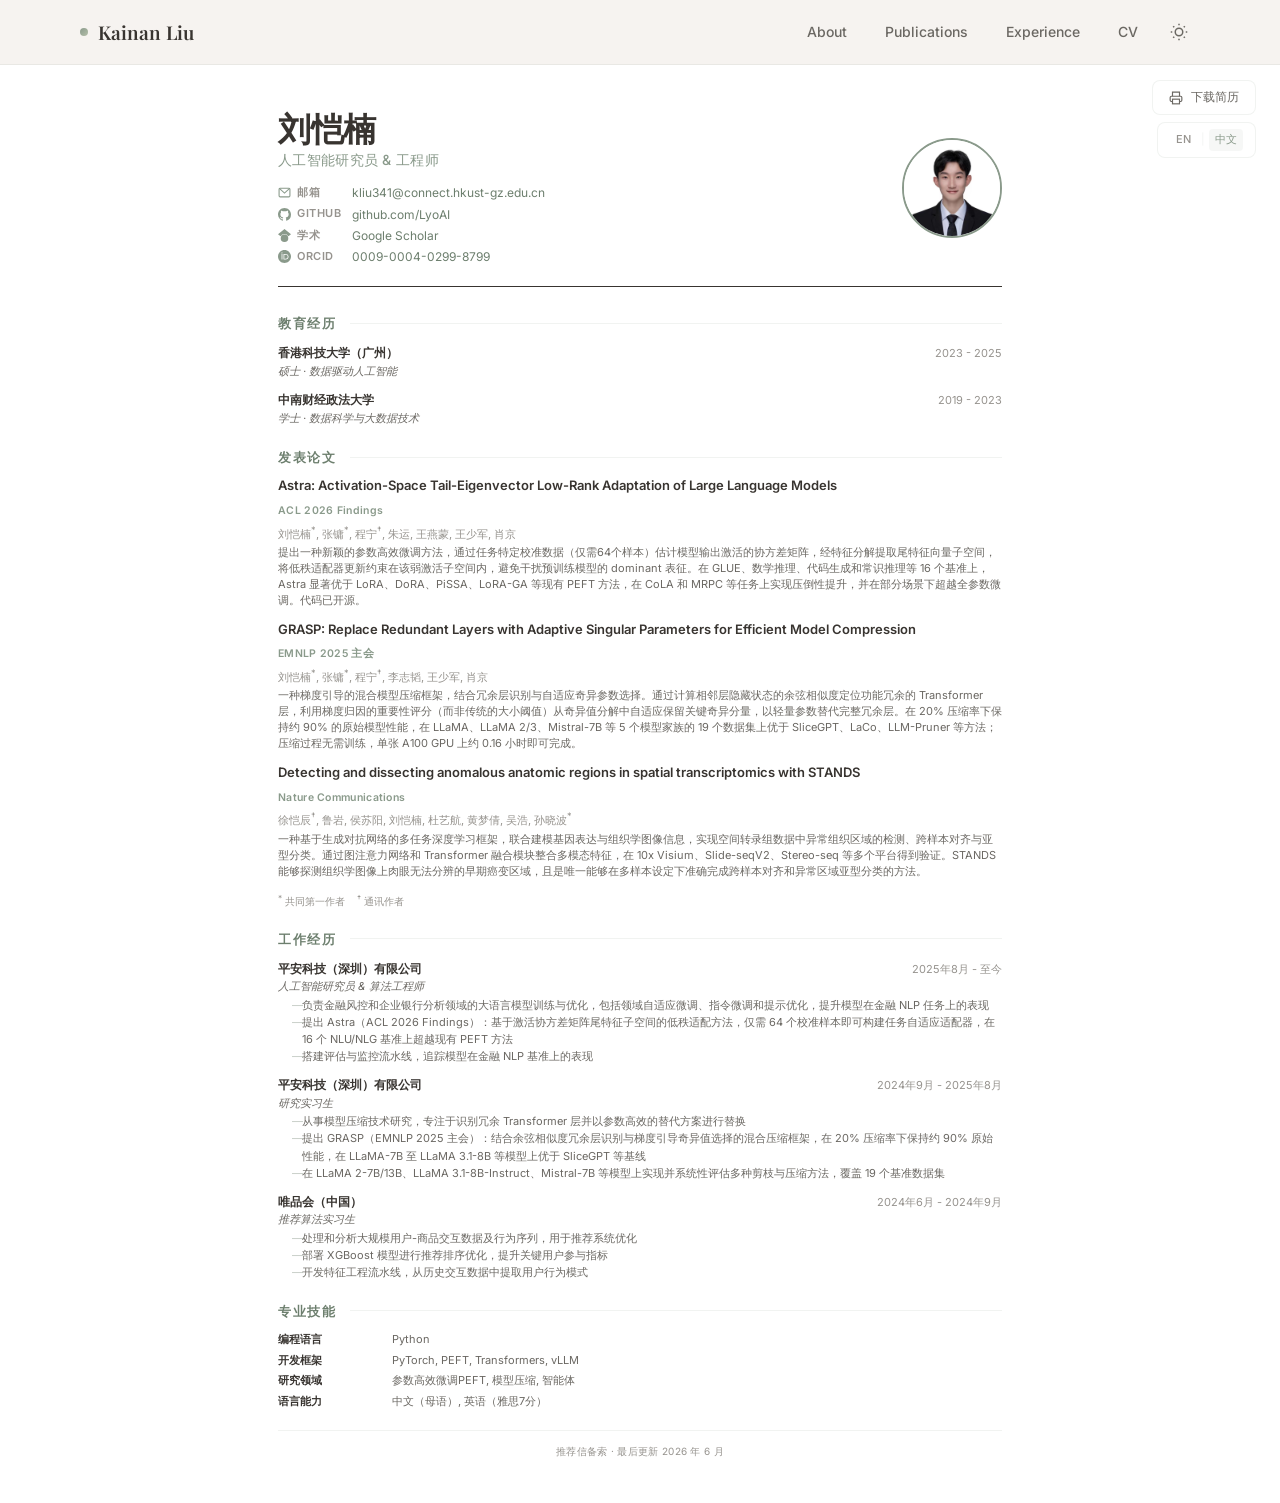
==== cv-zh.html @ 2c8fce6e "update CV 2026-06" ====
<!DOCTYPE html>
<html lang="zh-CN">
<head>
    <meta charset="UTF-8">
    <meta name="viewport" content="width=device-width, initial-scale=1.0">
    <title>简历 — 刘恺楠</title>
    <link rel="preconnect" href="https://fonts.googleapis.com">
    <link rel="preconnect" href="https://fonts.gstatic.com" crossorigin>
    <link href="https://fonts.googleapis.com/css2?family=Inter:wght@300;400;500;600&family=Playfair+Display:ital,wght@0,400;0,600;0,700;1,400&display=swap" rel="stylesheet">
    <link rel="stylesheet" href="style.css">
    <link rel="icon" type="image/svg+xml" href="data:image/svg+xml,%3Csvg xmlns='http://www.w3.org/2000/svg' viewBox='0 0 32 32'%3E%3Ccircle cx='16' cy='16' r='14' fill='%238a9a8b'/%3E%3Crect x='8' y='7' width='16' height='18' rx='2' fill='%23f5f1ed'/%3E%3Crect x='11' y='11' width='10' height='1.5' rx='.75' fill='%238a9a8b'/%3E%3Crect x='11' y='14.5' width='8' height='1.5' rx='.75' fill='%238a9a8b'/%3E%3Crect x='11' y='18' width='10' height='1.5' rx='.75' fill='%238a9a8b'/%3E%3Crect x='11' y='21.5' width='6' height='1.5' rx='.75' fill='%238a9a8b'/%3E%3C/svg%3E">
    <style>
        /* ══════════════════════════════════════════════
           CV — Refined Academic (Chinese)
           ══════════════════════════════════════════════ */

        :root {
            --cv-name: 33px;
            --cv-title: 14px;
            --cv-section-header: 12.5px;
            --cv-body: 12px;
            --cv-small: 11px;
            --cv-heading: #6d7f6e;
            --cv-margin: 0;
            --cv-rule: 1px solid var(--border);
        }

        [data-theme="dark"] {
            --cv-heading: #9aa89b;
        }

        body {
            background: var(--bg-secondary);
        }

        .cv-page {
            max-width: 820px;
            margin: 0 auto;
            padding: 44px 48px;
            background: var(--bg-secondary);
        }

        /* ── Header ── */
        .cv-header {
            display: flex;
            gap: 28px;
            margin-bottom: 26px;
            padding-bottom: 20px;
            border-bottom: 1px solid var(--text-primary);
        }

        .cv-header-main {
            flex: 1;
            min-width: 0;
        }

        .cv-header h1 {
            font-family: var(--font-serif);
            font-size: var(--cv-name);
            font-weight: 700;
            letter-spacing: -0.5px;
            line-height: 1.15;
            color: var(--text-primary);
            margin-bottom: 2px;
        }

        .cv-header .subtitle {
            font-size: var(--cv-title);
            color: var(--accent);
            font-weight: 500;
            letter-spacing: 0.3px;
            margin-bottom: 12px;
        }

        /* ── CV Link Colors (Morandi palette) ── */
        .cv-page a {
            color: var(--cv-heading);
            text-decoration: none;
            transition: color 0.15s;
        }
        .cv-page a:hover {
            color: var(--text-primary);
        }

        /* ── Contact Grid ── */
        .cv-contact {
            display: grid;
            grid-template-columns: auto 1fr;
            gap: 2px 10px;
            align-items: center;
        }

        .cv-contact-label {
            display: inline-flex;
            align-items: center;
            gap: 6px;
            font-size: var(--cv-small);
            font-weight: 600;
            color: var(--text-muted);
            text-transform: uppercase;
            letter-spacing: 0.6px;
        }

        .cv-contact-label svg {
            width: 13px;
            height: 13px;
            flex-shrink: 0;
            color: var(--accent);
        }

        .cv-contact-value {
            font-size: var(--cv-body);
            color: var(--cv-heading);
            text-decoration: none;
            transition: color 0.15s;
        }

        .cv-contact-value:hover {
            color: var(--text-primary);
        }

        /* ── Photo ── */
        .cv-photo {
            flex-shrink: 0;
            width: 100px;
            height: 100px;
            border-radius: 50%;
            overflow: hidden;
            border: 2px solid var(--accent);
            align-self: center;
        }

        .cv-photo img {
            width: 100%;
            height: 100%;
            object-fit: cover;
            display: block;
        }

        /* ── Sections ── */
        .cv-section {
            margin-bottom: 20px;
        }

        .cv-section-header {
            display: flex;
            align-items: center;
            gap: 14px;
            margin-bottom: 10px;
        }

        .cv-section-header h2 {
            font-family: var(--font-serif);
            font-size: var(--cv-section-header);
            font-weight: 600;
            text-transform: uppercase;
            letter-spacing: 1.5px;
            color: var(--cv-heading);
            white-space: nowrap;
        }

        .cv-section-header::after {
            content: '';
            flex: 1;
            height: 1px;
            background: var(--border);
        }

        /* ── Entries (Education, Experience) ── */
        .cv-entry {
            margin-bottom: 10px;
        }

        .cv-entry:last-child {
            margin-bottom: 0;
        }

        .cv-entry-top {
            display: flex;
            justify-content: space-between;
            align-items: baseline;
            gap: 12px;
        }

        .cv-entry-title {
            font-size: var(--cv-body);
            font-weight: 600;
            color: var(--text-primary);
        }

        .cv-entry-date {
            font-size: var(--cv-small);
            color: var(--text-muted);
            white-space: nowrap;
            flex-shrink: 0;
        }

        .cv-entry-sub {
            font-size: var(--cv-small);
            color: var(--text-secondary);
            font-style: italic;
        }

        .cv-entry-details {
            margin: 1px 0 0;
            padding-left: 14px;
            list-style: none;
        }

        .cv-entry-details li {
            font-size: var(--cv-small);
            color: var(--text-secondary);
            line-height: 1.55;
            position: relative;
            padding-left: 10px;
        }

        .cv-entry-details li::before {
            content: '—';
            position: absolute;
            left: 0;
            color: var(--accent);
            opacity: 0.5;
        }

        /* ── Publications ── */
        .cv-pub {
            margin-bottom: 12px;
        }

        .cv-pub-title {
            font-size: 13px;
            font-weight: 600;
            color: var(--text-primary);
            line-height: 1.35;
            margin-bottom: 2px;
        }

        .cv-pub-venue {
            display: inline-block;
            font-size: 10.5px;
            font-weight: 600;
            color: var(--accent);
            letter-spacing: 0.3px;
            margin-bottom: 3px;
        }

        .cv-pub-authors {
            font-size: var(--cv-small);
            color: var(--text-muted);
            margin-bottom: 2px;
        }

        .cv-pub-desc {
            font-size: var(--cv-small);
            color: var(--text-secondary);
            line-height: 1.45;
        }

        .cv-pub-note {
            font-size: 10px;
            color: var(--text-muted);
            margin-top: 6px;
        }

        /* ── Skills ── */
        .cv-skills {
            display: grid;
            grid-template-columns: 100px 1fr;
            gap: 3px 14px;
        }

        .cv-skills-label {
            font-size: var(--cv-small);
            font-weight: 600;
            color: var(--text-primary);
        }

        .cv-skills-content {
            font-size: var(--cv-small);
            color: var(--text-secondary);
            line-height: 1.55;
        }

        /* ── Footer ── */
        .cv-footer {
            margin-top: 20px;
            padding-top: 12px;
            border-top: 1px solid var(--border);
            text-align: center;
            font-size: 10px;
            color: var(--text-muted);
            letter-spacing: 0.3px;
        }

        /* ── Print Button ── */
        .print-btn {
            position: fixed;
            top: 80px;
            right: 24px;
            background: var(--bg-secondary);
            border: 1px solid var(--border);
            padding: 8px 16px;
            border-radius: 8px;
            font-size: 12px;
            cursor: pointer;
            display: flex;
            align-items: center;
            gap: 8px;
            color: var(--text-secondary);
            transition: all 0.2s;
            z-index: 100;
        }

        .print-btn:hover {
            background: var(--text-primary);
            color: var(--bg-primary);
        }

        .print-btn svg {
            width: 14px;
            height: 14px;
        }

        /* ── Language Switch ── */
        .lang-switch {
            position: fixed;
            top: 122px;
            right: 24px;
            background: var(--bg-secondary);
            border: 1px solid var(--border);
            padding: 6px 12px;
            border-radius: 8px;
            font-size: 11px;
            display: flex;
            align-items: center;
            gap: 4px;
            z-index: 100;
        }

        .lang-switch a {
            color: var(--text-muted);
            text-decoration: none;
            font-weight: 500;
            padding: 2px 6px;
            border-radius: 4px;
            transition: all 0.2s;
        }

        .lang-switch a:hover {
            color: var(--text-primary);
        }

        .lang-switch a.active-lang {
            color: var(--accent);
            background: var(--accent-glow);
        }

        .lang-switch .sep {
            color: var(--border);
        }

        /* ══════════════════════════════════════════════
           PRINT — A4 Single Page
           ══════════════════════════════════════════════ */
        @media print {
            @page {
                size: A4;
                margin: 0;
            }

            body { background: white; color: #000; -webkit-print-color-adjust: exact; print-color-adjust: exact; }

            .site-header,
            .scroll-progress,
            .print-btn,
            .lang-switch {
                display: none !important;
            }

            .cv-page {
                padding: 12mm 16mm;
                max-width: none;
                background: white;
            }

            .cv-page a { color: #6d7f6e; }
            .cv-page a:hover { color: #000; }

            .cv-header {
                margin-bottom: 12px;
                padding-bottom: 10px;
                border-bottom-color: #555;
            }

            .cv-header h1 { font-size: 22px; color: #000; }
            .cv-header .subtitle { font-size: 11.5px; margin-bottom: 8px; color: #222; }

            .cv-photo {
                width: 80px;
                height: 80px;
                border-color: #555;
            }

            .cv-contact { gap: 2px 8px; }
            .cv-contact-label { font-size: 8.5px; color: #444; }
            .cv-contact-label svg { width: 10px; height: 10px; }
            .cv-contact-value { font-size: 9.5px; color: #333; }

            .cv-section { margin-bottom: 10px; }
            .cv-section-header { margin-bottom: 6px; }
            .cv-section-header h2 { font-size: 10.5px; color: #555; }
            .cv-section-header::after { background: #ccc; }

            .cv-entry { margin-bottom: 5px; }
            .cv-entry-title { font-size: 10px; color: #000; }
            .cv-entry-date { font-size: 8.5px; color: #444; }
            .cv-entry-sub { font-size: 9px; color: #222; }
            .cv-entry-details { margin: 1px 0 0; }
            .cv-entry-details li { font-size: 9px; line-height: 1.35; color: #000; }

            .cv-pub { margin-bottom: 5px; }
            .cv-pub-title { font-size: 10.5px; color: #6d7f6e; }
            .cv-pub-venue { font-size: 8.5px; color: #6d7f6e; }
            .cv-pub-authors { font-size: 9px; color: #222; }
            .cv-pub-desc { font-size: 9px; line-height: 1.32; color: #000; }
            .cv-pub-note { font-size: 8.5px; margin-top: 2px; color: #444; }

            .cv-skills { grid-template-columns: 80px 1fr; gap: 1px 10px; }
            .cv-skills-label { font-size: 9px; color: #000; }
            .cv-skills-content { font-size: 9px; color: #222; }

            .cv-footer { margin-top: 6px; padding-top: 4px; font-size: 8.5px; color: #555; border-top-color: #ccc; }
        }

        /* ── Mobile ── */
        @media (max-width: 700px) {
            .cv-page { padding: 24px 16px; }
            .cv-header { flex-direction: column-reverse; gap: 16px; }
            .cv-photo { width: 80px; height: 80px; align-self: flex-end; }
            .cv-header h1 { font-size: 28px; }
            .cv-skills { grid-template-columns: 1fr; gap: 2px 0; }
            .print-btn { top: 72px; right: 12px; padding: 6px 12px; font-size: 11px; }
            .lang-switch { top: 116px; right: 12px; }
        }
    </style>
</head>
<body>

    <!-- Scroll Progress Bar -->
    <div class="scroll-progress" id="scrollProgress"></div>

    <!-- Top Navigation -->
    <header class="site-header">
        <div class="nav-inner">
            <a href="index.html" class="nav-logo">
                <span class="nav-logo-dot"></span>
                <span class="nav-logo-text">Kainan Liu</span>
            </a>
            <nav>
                <ul class="nav-links">
                    <li><a href="index.html">About</a></li>
                    <li><a href="publications.html">Publications</a></li>
                    <li><a href="experience.html">Experience</a></li>
                    <li><a href="cv.html">CV</a></li>
                    <li>
                        <button class="theme-toggle" id="themeToggle" aria-label="Toggle theme">
                            <svg class="icon-sun" viewBox="0 0 24 24" fill="none" stroke="currentColor" stroke-width="2">
                                <circle cx="12" cy="12" r="5"></circle>
                                <line x1="12" y1="1" x2="12" y2="3"></line>
                                <line x1="12" y1="21" x2="12" y2="23"></line>
                                <line x1="4.22" y1="4.22" x2="5.64" y2="5.64"></line>
                                <line x1="18.36" y1="18.36" x2="19.78" y2="19.78"></line>
                                <line x1="1" y1="12" x2="3" y2="12"></line>
                                <line x1="21" y1="12" x2="23" y2="12"></line>
                                <line x1="4.22" y1="19.78" x2="5.64" y2="18.36"></line>
                                <line x1="18.36" y1="5.64" x2="19.78" y2="4.22"></line>
                            </svg>
                            <svg class="icon-moon" viewBox="0 0 24 24" fill="none" stroke="currentColor" stroke-width="2" style="display: none;">
                                <path d="M21 12.79A9 9 0 1 1 11.21 3 7 7 0 0 0 21 12.79z"></path>
                            </svg>
                        </button>
                    </li>
                </ul>
            </nav>
        </div>
    </header>

    <!-- Print Button -->
    <button class="print-btn" onclick="window.print()">
        <svg viewBox="0 0 24 24" fill="none" stroke="currentColor" stroke-width="2">
            <polyline points="6 9 6 2 18 2 18 9"></polyline>
            <path d="M6 18H4a2 2 0 0 1-2-2v-5a2 2 0 0 1 2-2h16a2 2 0 0 1 2 2v5a2 2 0 0 1-2 2h-2"></path>
            <rect x="6" y="14" width="12" height="8"></rect>
        </svg>
        下载简历
    </button>

    <!-- Language Switch -->
    <div class="lang-switch">
        <a href="cv.html">EN</a>
        <span class="sep">|</span>
        <a href="cv-zh.html" class="active-lang">中文</a>
    </div>

    <div class="cv-page">

        <!-- ═══ Header ═══ -->
        <header class="cv-header">
            <div class="cv-header-main">
                <h1>刘恺楠</h1>
                <p class="subtitle">人工智能研究员 &amp; 工程师</p>
                <div class="cv-contact">
                    <span class="cv-contact-label"><svg viewBox="0 0 24 24" fill="none" stroke="currentColor" stroke-width="2"><rect x="2" y="4" width="20" height="16" rx="2"/><path d="M22 4L12 13 2 4"/></svg>邮箱</span>
                    <a href="mailto:kliu341@connect.hkust-gz.edu.cn" class="cv-contact-value">kliu341@connect.hkust-gz.edu.cn</a>
                    <span class="cv-contact-label"><svg viewBox="0 0 24 24" fill="currentColor"><path d="M12 0C5.37 0 0 5.37 0 12c0 5.31 3.435 9.795 8.205 11.385.6.105.825-.255.825-.57 0-.285-.015-1.23-.015-2.235-3.015.555-3.795-.735-4.035-1.41-.135-.345-.72-1.41-1.23-1.695-.42-.225-1.02-.78-.015-.795.945-.015 1.62.87 1.845 1.23 1.08 1.815 2.805 1.305 3.495.99.105-.78.42-1.305.765-1.605-2.67-.3-5.46-1.335-5.46-5.925 0-1.305.465-2.385 1.23-3.225-.12-.3-.54-1.53.12-3.18 0 0 1.005-.315 3.3 1.23.96-.27 1.98-.405 3-.405s2.04.135 3 .405c2.295-1.56 3.3-1.23 3.3-1.23.66 1.65.24 2.88.12 3.18.765.84 1.23 1.905 1.23 3.225 0 4.605-2.805 5.625-5.475 5.925.435.375.81 1.095.81 2.22 0 1.605-.015 2.895-.015 3.3 0 .315.225.69.825.57A12.02 12.02 0 0024 12c0-6.63-5.37-12-12-12z"/></svg>GitHub</span>
                    <a href="https://github.com/LyoAI" class="cv-contact-value">github.com/LyoAI</a>
                    <span class="cv-contact-label"><svg viewBox="0 0 24 24" fill="currentColor"><path d="M12 24a7 7 0 1 1 0-14 7 7 0 0 1 0 14Zm0-24L0 9.5l4.838 3.94A8 8 0 0 1 12 9a8 8 0 0 1 7.162 4.44L24 9.5 12 0Z"/></svg>学术</span>
                    <a href="https://scholar.google.com/citations?hl=en&user=ypJ38D4AAAAJ" class="cv-contact-value">Google Scholar</a>
                    <span class="cv-contact-label"><svg viewBox="0 0 24 24" fill="currentColor"><path d="M12 0C5.372 0 0 5.372 0 12s5.372 12 12 12 12-5.372 12-12S18.628 0 12 0zM7.369 4.378c.525 0 .947.431.947.947s-.422.947-.947.947a.95.95 0 0 1-.947-.947c0-.525.422-.947.947-.947zm-.722 3.038h1.444v10.041H6.647V7.416zm3.562 0h3.9c3.712 0 5.344 2.653 5.344 5.025 0 2.578-2.016 5.025-5.325 5.025h-3.919V7.416zm1.444 1.303v7.444h2.297c3.272 0 4.022-2.484 4.022-3.722 0-2.016-1.284-3.722-3.903-3.722h-2.416z"/></svg>ORCID</span>
                    <a href="https://orcid.org/0009-0004-0299-8799" class="cv-contact-value">0009-0004-0299-8799</a>
                </div>
            </div>
            <div class="cv-photo">
                <img src="assets/me.JPG" alt="刘恺楠">
            </div>
        </header>

        <!-- ═══ 教育经历 ═══ -->
        <section class="cv-section">
            <div class="cv-section-header">
                <h2>教育经历</h2>
            </div>

            <div class="cv-entry">
                <div class="cv-entry-top">
                    <span class="cv-entry-title">香港科技大学（广州）</span>
                    <span class="cv-entry-date">2023 - 2025</span>
                </div>
                <div class="cv-entry-sub">硕士 · 数据驱动人工智能</div>
            </div>

            <div class="cv-entry">
                <div class="cv-entry-top">
                    <span class="cv-entry-title">中南财经政法大学</span>
                    <span class="cv-entry-date">2019 - 2023</span>
                </div>
                <div class="cv-entry-sub">学士 · 数据科学与大数据技术</div>
            </div>
        </section>

        <!-- ═══ 发表论文 ═══ -->
        <section class="cv-section">
            <div class="cv-section-header">
                <h2>发表论文</h2>
            </div>

            <div class="cv-pub">
                <div class="cv-pub-title">Astra: Activation-Space Tail-Eigenvector Low-Rank Adaptation of Large Language Models</div>
                <div class="cv-pub-venue">ACL 2026 Findings</div>
                <div class="cv-pub-authors">刘恺楠<sup>*</sup>, 张镛<sup>*</sup>, 程宁<sup>†</sup>, 朱运, 王燕蒙, 王少军, 肖京</div>
                <div class="cv-pub-desc">提出一种新颖的参数高效微调方法，通过任务特定校准数据（仅需64个样本）估计模型输出激活的协方差矩阵，经特征分解提取尾特征向量子空间，将低秩适配器更新约束在该弱激活子空间内，避免干扰预训练模型的 dominant 表征。在 GLUE、数学推理、代码生成和常识推理等 16 个基准上，Astra 显著优于 LoRA、DoRA、PiSSA、LoRA-GA 等现有 PEFT 方法，在 CoLA 和 MRPC 等任务上实现压倒性提升，并在部分场景下超越全参数微调。代码已开源。</div>
            </div>

            <div class="cv-pub">
                <div class="cv-pub-title">GRASP: Replace Redundant Layers with Adaptive Singular Parameters for Efficient Model Compression</div>
                <div class="cv-pub-venue">EMNLP 2025 主会</div>
                <div class="cv-pub-authors">刘恺楠<sup>*</sup>, 张镛<sup>*</sup>, 程宁<sup>†</sup>, 李志韬, 王少军, 肖京</div>
                <div class="cv-pub-desc">一种梯度引导的混合模型压缩框架，结合冗余层识别与自适应奇异参数选择。通过计算相邻层隐藏状态的余弦相似度定位功能冗余的 Transformer 层，利用梯度归因的重要性评分（而非传统的大小阈值）从奇异值分解中自适应保留关键奇异分量，以轻量参数替代完整冗余层。在 20% 压缩率下保持约 90% 的原始模型性能，在 LLaMA、LLaMA 2/3、Mistral-7B 等 5 个模型家族的 19 个数据集上优于 SliceGPT、LaCo、LLM-Pruner 等方法；压缩过程无需训练，单张 A100 GPU 上约 0.16 小时即可完成。</div>
            </div>

            <div class="cv-pub">
                <div class="cv-pub-title">Detecting and dissecting anomalous anatomic regions in spatial transcriptomics with STANDS</div>
                <div class="cv-pub-venue">Nature Communications</div>
                <div class="cv-pub-authors">徐恺辰<sup>†</sup>, 鲁岩, 侯苏阳, 刘恺楠, 杜艺航, 黄梦倩, 吴浩, 孙晓波<sup>*</sup></div>
                <div class="cv-pub-desc">一种基于生成对抗网络的多任务深度学习框架，联合建模基因表达与组织学图像信息，实现空间转录组数据中异常组织区域的检测、跨样本对齐与亚型分类。通过图注意力网络和 Transformer 融合模块整合多模态特征，在 10x Visium、Slide-seqV2、Stereo-seq 等多个平台得到验证。STANDS 能够探测组织学图像上肉眼无法分辨的早期癌变区域，且是唯一能够在多样本设定下准确完成跨样本对齐和异常区域亚型分类的方法。</div>
            </div>
            <p class="cv-pub-note"><sup>*</sup> 共同第一作者 &nbsp;&nbsp; <sup>†</sup> 通讯作者</p>
        </section>

        <!-- ═══ 工作经历 ═══ -->
        <section class="cv-section">
            <div class="cv-section-header">
                <h2>工作经历</h2>
            </div>

            <div class="cv-entry">
                <div class="cv-entry-top">
                    <span class="cv-entry-title">平安科技（深圳）有限公司</span>
                    <span class="cv-entry-date">2025年8月 - 至今</span>
                </div>
                <div class="cv-entry-sub">人工智能研究员 &amp; 算法工程师</div>
                <ul class="cv-entry-details">
                    <li>负责金融风控和企业银行分析领域的大语言模型训练与优化，包括领域自适应微调、指令微调和提示优化，提升模型在金融 NLP 任务上的表现</li>
                    <li>提出 Astra（ACL 2026 Findings）：基于激活协方差矩阵尾特征子空间的低秩适配方法，仅需 64 个校准样本即可构建任务自适应适配器，在 16 个 NLU/NLG 基准上超越现有 PEFT 方法</li>
                    <li>搭建评估与监控流水线，追踪模型在金融 NLP 基准上的表现</li>
                </ul>
            </div>

            <div class="cv-entry">
                <div class="cv-entry-top">
                    <span class="cv-entry-title">平安科技（深圳）有限公司</span>
                    <span class="cv-entry-date">2024年9月 - 2025年8月</span>
                </div>
                <div class="cv-entry-sub">研究实习生</div>
                <ul class="cv-entry-details">
                    <li>从事模型压缩技术研究，专注于识别冗余 Transformer 层并以参数高效的替代方案进行替换</li>
                    <li>提出 GRASP（EMNLP 2025 主会）：结合余弦相似度冗余层识别与梯度引导奇异值选择的混合压缩框架，在 20% 压缩率下保持约 90% 原始性能，在 LLaMA-7B 至 LLaMA 3.1-8B 等模型上优于 SliceGPT 等基线</li>
                    <li>在 LLaMA 2-7B/13B、LLaMA 3.1-8B-Instruct、Mistral-7B 等模型上实现并系统性评估多种剪枝与压缩方法，覆盖 19 个基准数据集</li>
                </ul>
            </div>

            <div class="cv-entry">
                <div class="cv-entry-top">
                    <span class="cv-entry-title">唯品会（中国）</span>
                    <span class="cv-entry-date">2024年6月 - 2024年9月</span>
                </div>
                <div class="cv-entry-sub">推荐算法实习生</div>
                <ul class="cv-entry-details">
                    <li>处理和分析大规模用户-商品交互数据及行为序列，用于推荐系统优化</li>
                    <li>部署 XGBoost 模型进行推荐排序优化，提升关键用户参与指标</li>
                    <li>开发特征工程流水线，从历史交互数据中提取用户行为模式</li>
                </ul>
            </div>
        </section>

        <!-- ═══ 专业技能 ═══ -->
        <section class="cv-section">
            <div class="cv-section-header">
                <h2>专业技能</h2>
            </div>
            <div class="cv-skills">
                <span class="cv-skills-label">编程语言</span>
                <span class="cv-skills-content">Python</span>

                <span class="cv-skills-label">开发框架</span>
                <span class="cv-skills-content">PyTorch, PEFT, Transformers, vLLM</span>

                <span class="cv-skills-label">研究领域</span>
                <span class="cv-skills-content">参数高效微调PEFT, 模型压缩, 智能体</span>

                <span class="cv-skills-label">语言能力</span>
                <span class="cv-skills-content">中文（母语）, 英语（雅思7分）</span>
            </div>
        </section>

        <!-- ═══ Footer ═══ -->
        <footer class="cv-footer">
            推荐信备索 · 最后更新 2026 年 6 月
        </footer>
    </div>

    <script>
        // ── Scroll Progress Bar ──
        const progressBar = document.getElementById('scrollProgress');
        window.addEventListener('scroll', () => {
            const scrollTop = window.scrollY;
            const docHeight = document.documentElement.scrollHeight - window.innerHeight;
            const progress = docHeight > 0 ? (scrollTop / docHeight) * 100 : 0;
            progressBar.style.width = progress + '%';
        });

        // ── Theme Toggle ──
        const themeToggle = document.getElementById('themeToggle');
        const iconSun = themeToggle.querySelector('.icon-sun');
        const iconMoon = themeToggle.querySelector('.icon-moon');

        const savedTheme = localStorage.getItem('theme');
        const systemPrefersDark = window.matchMedia('(prefers-color-scheme: dark)').matches;
        const initialTheme = savedTheme || (systemPrefersDark ? 'dark' : 'light');

        document.documentElement.setAttribute('data-theme', initialTheme);
        updateToggleIcon(initialTheme);

        themeToggle.addEventListener('click', () => {
            const currentTheme = document.documentElement.getAttribute('data-theme');
            const newTheme = currentTheme === 'light' ? 'dark' : 'light';
            document.documentElement.setAttribute('data-theme', newTheme);
            localStorage.setItem('theme', newTheme);
            updateToggleIcon(newTheme);
        });

        function updateToggleIcon(theme) {
            iconSun.style.display = theme === 'dark' ? 'none' : 'block';
            iconMoon.style.display = theme === 'dark' ? 'block' : 'none';
        }

        window.matchMedia('(prefers-color-scheme: dark)').addEventListener('change', (e) => {
            if (!localStorage.getItem('theme')) {
                const newTheme = e.matches ? 'dark' : 'light';
                document.documentElement.setAttribute('data-theme', newTheme);
                updateToggleIcon(newTheme);
            }
        });
    </script>

</body>
</html>
---- style.css ----
/* ── Shared Styles for Kainan Liu Homepage ── */

:root {
    /* Morandi Neutrals - Light Mode */
    --bg-primary: #f5f1ed; /* Warm off-white background */
    --bg-secondary: #ffffff; /* Clean white for cards */
    --text-primary: #383430; /* Warm dark gray for primary text */
    --text-secondary: #6b6863; /* Medium gray for secondary text */
    --text-muted: #96938e; /* Soft gray for muted text */

    /* Morandi Accents (soft, desaturated) */
    --accent: #8a9a8b; /* Muted sage green - primary accent */
    --accent-light: #b4bfa9; /* Lighter sage for gradients */
    --accent-warm: #d4b899; /* Soft terracotta for warm accents */
    --accent-glow: rgba(138, 154, 139, 0.08); /* Subtle shadow tint */

    /* UI Elements */
    --border: rgba(138, 154, 139, 0.12); /* Soft border */
    --shadow-sm: 0 1px 4px rgba(138, 154, 139, 0.04);
    --shadow: 0 4px 20px rgba(138, 154, 139, 0.06);
    --shadow-lg: 0 20px 60px rgba(138, 154, 139, 0.08);

    /* Unchanged variables */
    --radius: 16px;
    --radius-sm: 10px;
    --radius-xs: 8px;
    --font-serif: 'Playfair Display', Georgia, serif;
    --font-sans: 'Inter', -apple-system, sans-serif;
    --nav-height: 64px;
}

/* Dark Mode - Morandi Palette */
[data-theme="dark"] {
    --bg-primary: #1a1a1a;
    --bg-secondary: #242424;
    --text-primary: #e0e0e0;
    --text-secondary: #b0b0b0;
    --text-muted: #808080;
    --accent: #9aa89b; /* Slightly brighter sage for dark mode */
    --accent-light: #c5cfbc;
    --accent-warm: #d9c2a8;
    --accent-glow: rgba(154, 168, 155, 0.12);
    --border: rgba(154, 168, 155, 0.15);
    --shadow-sm: 0 1px 4px rgba(0, 0, 0, 0.2);
    --shadow: 0 4px 20px rgba(0, 0, 0, 0.25);
    --shadow-lg: 0 20px 60px rgba(0, 0, 0, 0.3);
}

* { margin: 0; padding: 0; box-sizing: border-box; }
html { scroll-behavior: smooth; }

body {
    font-family: var(--font-sans);
    background: var(--bg-primary);
    color: var(--text-primary);
    line-height: 1.6;
    font-size: 15px;
    min-height: 100vh;
}

/* ── Animated Background ── */
.bg-mesh {
    position: fixed; top: 0; left: 0;
    width: 100vw; height: 100vh;
    z-index: -1; pointer-events: none; overflow: hidden;
}
.bg-mesh .orb {
    position: absolute; border-radius: 50%;
    filter: blur(80px); opacity: 0.2;
    animation: orbFloat 20s ease-in-out infinite;
}
.bg-mesh .orb:nth-child(1) {
    width: 500px; height: 500px; background: var(--accent);
    top: -10%; left: -5%; animation-delay: 0s;
}
.bg-mesh .orb:nth-child(2) {
    width: 400px; height: 400px; background: var(--accent-light);
    bottom: -10%; right: -5%; animation-delay: -7s;
}
.bg-mesh .orb:nth-child(3) {
    width: 300px; height: 300px; background: var(--accent-warm);
    opacity: 0.1;
    top: 50%; left: 50%; opacity: 0.12; animation-delay: -14s;
}
@keyframes orbFloat {
    0%, 100% { transform: translate(0, 0) scale(1); }
    25% { transform: translate(60px, -40px) scale(1.05); }
    50% { transform: translate(-30px, 60px) scale(0.95); }
    75% { transform: translate(40px, 30px) scale(1.02); }
}

/* ── Scroll Progress ── */
.scroll-progress {
    position: fixed; top: 0; left: 0;
    width: 0%; height: 3px;
    background: linear-gradient(90deg, var(--accent), var(--accent-light), var(--accent-warm));
    z-index: 1000; transition: width 0.1s linear;
}

/* ── Top Navigation ── */
.site-header {
    position: sticky; top: 0; z-index: 500;
    background: color-mix(in srgb, var(--bg-primary) 82%, transparent);
    backdrop-filter: blur(16px);
    -webkit-backdrop-filter: blur(16px);
    border-bottom: 1px solid var(--border);
}
.nav-inner {
    max-width: 1200px; margin: 0 auto;
    padding: 0 40px;
    display: flex; align-items: center;
    justify-content: space-between;
    height: var(--nav-height);
}
.nav-logo {
    font-family: var(--font-serif);
    font-size: 19px; font-weight: 600;
    color: var(--text-primary);
    text-decoration: none;
    display: flex; align-items: center; gap: 10px;
}
.nav-logo-dot {
    display: inline-block;
    width: 8px; height: 8px;
    border-radius: 50%;
    background: linear-gradient(135deg, var(--accent), var(--accent-light));
}
.nav-links { display: flex; gap: 2px; list-style: none; align-items: center; }
.nav-links a {
    padding: 8px 18px; font-size: 14px; font-weight: 500;
    color: var(--text-secondary); text-decoration: none;
    border-radius: var(--radius-xs);
    transition: all 0.25s ease;
    position: relative;
}
.nav-links a:hover {
    background: var(--accent-glow); color: var(--accent);
}
.nav-links a::after {
    content: '';
    position: absolute;
    bottom: 4px;
    left: 50%;
    transform: translateX(-50%);
    width: 0;
    height: 2px;
    background: var(--accent);
    transition: width 0.2s ease;
}
.nav-links a:hover::after {
    width: 60%;
}
.nav-links a.active {
    background: linear-gradient(135deg, var(--accent), var(--accent-light));
    color: white; box-shadow: 0 4px 15px rgba(138, 154, 139, 0.30);
}
.nav-links a.active::after {
    background: white;
    width: 60%;
}

/* Theme Toggle Button */
.theme-toggle {
    background: transparent;
    border: none;
    padding: 8px 12px;
    border-radius: var(--radius-xs);
    color: var(--text-secondary);
    cursor: pointer;
    transition: all 0.25s ease;
    display: flex;
    align-items: center;
    justify-content: center;
}
.theme-toggle:hover {
    background: var(--accent-glow);
    color: var(--accent);
}
.theme-toggle svg {
    width: 18px;
    height: 18px;
}

/* ── Page Wrapper ── */
.page {
    max-width: 1200px; margin: 0 auto;
    padding: 40px;
    min-height: calc(100vh - var(--nav-height));
}

/* ── Homepage Two-Column ── */
.page-home {
    display: grid;
    grid-template-columns: 280px 1fr;
    gap: 50px;
    padding-top: 48px;
}

/* ── Sidebar ── */
.sidebar { position: sticky; top: calc(var(--nav-height) + 24px); height: fit-content; }

.profile-card {
    background: var(--bg-secondary);
    border-radius: var(--radius);
    padding: 32px 24px 28px;
    text-align: center;
    box-shadow: var(--shadow);
    border: 1px solid var(--border);
    position: relative; overflow: hidden;
}
.profile-card::before {
    content: ''; position: absolute; top: 0; left: 0; right: 0;
    height: 4px;
    background: linear-gradient(90deg, var(--accent), var(--accent-light), var(--accent-warm));
}
.avatar-frame {
    width: 100px; height: 100px; margin: 0 auto 16px;
    border-radius: 50%; padding: 4px;
    background: linear-gradient(135deg, var(--accent), var(--accent-light));
    animation: avatarPulse 4s ease-in-out infinite;
}
@keyframes avatarPulse {
    0%, 100% { box-shadow: 0 0 0 0 var(--accent-glow); }
    50% { box-shadow: 0 0 0 14px transparent; }
}
.avatar {
    width: 100%; height: 100%; border-radius: 50%;
    overflow: hidden; background: var(--accent);
}
.avatar img { width: 100%; height: 100%; object-fit: cover; display: block; }
.profile-name { font-family: var(--font-serif); font-size: 22px; font-weight: 600; margin-bottom: 2px; }
.profile-title { font-size: 13px; color: var(--text-secondary); margin-bottom: 4px; }
.profile-affiliation { font-size: 12px; color: var(--text-muted); }

/* Sidebar Links */
.profile-links {
    background: var(--bg-secondary);
    border-radius: var(--radius);
    padding: 12px;
    box-shadow: var(--shadow);
    border: 1px solid var(--border);
    margin-top: 16px;
}
.profile-link {
    display: flex; align-items: center; gap: 10px;
    padding: 8px 12px; color: var(--text-secondary);
    text-decoration: none; font-size: 13px;
    border-radius: var(--radius-xs);
    transition: all 0.2s ease;
}
.profile-link:hover { background: var(--accent-glow); color: var(--accent); }
.profile-link span.text-muted { color: var(--text-muted); }
.profile-link svg {
    flex-shrink: 0; width: 18px; height: 18px;
}
.profile-link .link-label { flex: 1; }

/* ── Sections ── */
.section { margin-bottom: 56px; }
.section:last-child { margin-bottom: 0; }

.section-header {
    display: flex; align-items: center; gap: 10px;
    margin-bottom: 24px;
}
.section-header h2 {
    font-family: var(--font-serif);
    font-size: 26px; font-weight: 600;
}
.section-header-line {
    flex: 1; height: 1px;
    background: linear-gradient(90deg, var(--border), transparent);
}

/* ── News Items ── */
.news-list { list-style: none; }
.news-item {
    display: flex; gap: 12px;
    padding: 14px 12px;
    margin: 0 -12px;
    border-radius: var(--radius-xs);
    border-bottom: 1px solid var(--border);
    transition: all 0.2s ease;
    align-items: flex-start;
}
.news-item:hover {
    background: var(--accent-glow);
    transform: translateX(4px);
}
.news-item:last-child { border-bottom: none; }
.news-icon {
    flex-shrink: 0;
    font-size: 18px;
    margin-top: 1px;
}
.news-date {
    flex-shrink: 0;
    font-size: 12px; font-weight: 600;
    color: var(--accent);
    background: var(--accent-glow);
    padding: 2px 8px;
    border-radius: 12px;
    min-width: 70px;
    text-align: center;
    margin-top: 1px;
}
.news-text { font-size: 14px; color: var(--text-secondary); line-height: 1.6; }
.news-text strong { color: var(--text-primary); }
.news-toggle-btn {
    margin-top: 12px; padding: 6px 14px;
    background: var(--accent-glow); border: 1px solid var(--border);
    border-radius: var(--radius-xs); color: var(--accent);
    font-size: 12px; font-weight: 500; cursor: pointer;
    transition: all 0.2s ease;
}
.news-toggle-btn:hover { background: var(--accent); color: white; }

/* ── Publication Previews (Home) ── */
.pub-preview {
    display: flex; gap: 16px;
    padding: 16px 20px;
    background: var(--bg-secondary);
    border-radius: var(--radius-sm);
    border: 1px solid var(--border);
    margin-bottom: 12px;
    transition: all 0.3s ease;
    text-decoration: none;
    color: inherit;
    align-items: center;
}
.pub-preview:hover {
    box-shadow: var(--shadow-lg);
    transform: translateY(-2px);
    border-color: var(--accent);
}
.pub-preview-cover {
    width: 60px;
    height: 80px;
    border-radius: var(--radius-xs);
    overflow: hidden;
    flex-shrink: 0;
    border: 1px solid var(--border);
}
.pub-preview-cover img {
    width: 100%;
    height: 100%;
    object-fit: cover;
    display: block;
}
.pub-preview-content {
    flex: 1;
    min-width: 0;
}
.pub-preview-venue {
    font-size: 10px; font-weight: 700;
    color: var(--accent);
    background: var(--accent-glow);
    padding: 3px 8px; border-radius: 4px;
    white-space: nowrap;
    letter-spacing: 0.3px;
    text-transform: uppercase;
    display: inline-block;
    margin-bottom: 6px;
}
.pub-preview-title {
    font-size: 14px; font-weight: 600;
    line-height: 1.4; margin: 0 0 4px;
    color: var(--text-primary);
}
.pub-preview-authors {
    font-size: 12px; color: var(--text-muted);
}
.pub-preview-note {
    font-size: 11.5px;
    color: var(--text-muted);
    text-align: center;
    margin-top: 4px;
}
.pub-preview-arrow {
    margin-left: auto; flex-shrink: 0;
    color: var(--text-muted);
    transition: transform 0.3s ease, color 0.3s ease;
    font-size: 18px;
}
.pub-preview:hover .pub-preview-arrow {
    transform: translateX(4px);
    color: var(--accent);
}

/* ── Publication Full Cards ── */
.pub-card {
    background: var(--bg-secondary);
    border-radius: var(--radius);
    margin-bottom: 20px;
    border: 1px solid var(--border);
    transition: all 0.4s cubic-bezier(0.25, 0.46, 0.45, 0.94);
    overflow: hidden;
    position: relative;
}
.pub-card::before {
    content: ''; position: absolute; inset: 0;
    border-radius: var(--radius);
    opacity: 0;
    background: linear-gradient(135deg, var(--accent-glow), transparent);
    transition: opacity 0.4s ease;
    pointer-events: none;
}
.pub-card:hover {
    box-shadow: 0 20px 60px rgba(108, 92, 231, 0.10);
    transform: translateY(-3px);
    border-color: rgba(108, 92, 231, 0.2);
}
.pub-card:hover::before { opacity: 1; }
.pub-card-inner {
    display: grid;
    grid-template-columns: 200px 1fr;
    gap: 0;
    position: relative; z-index: 1;
}
.pub-thumb {
    width: 200px;
    aspect-ratio: 3/4;
    background: linear-gradient(135deg, #e8ebe4, #e0e5d9);
    display: flex; align-items: center; justify-content: center;
    position: relative; overflow: hidden;
}
.pub-thumb img { width: 100%; height: 100%; object-fit: cover; display: block; }
.pub-thumb-placeholder {
    display: flex; flex-direction: column;
    align-items: center; justify-content: center; gap: 8px;
    color: var(--accent); opacity: 0.4;
    transition: opacity 0.3s;
}
.pub-card:hover .pub-thumb-placeholder { opacity: 0.7; }
.pub-thumb-placeholder svg { width: 32px; height: 32px; }
.pub-thumb-placeholder span { font-size: 9px; font-weight: 600; letter-spacing: 0.5px; text-transform: uppercase; }
.pub-body { padding: 24px 28px; }
.pub-venue {
    display: inline-block; font-size: 11px; font-weight: 600;
    color: var(--accent); background: var(--accent-glow);
    padding: 4px 10px; border-radius: 6px; margin-bottom: 10px;
    letter-spacing: 0.3px;
}
.pub-title {
    font-family: var(--font-serif);
    font-size: 17px; font-weight: 600;
    line-height: 1.4; margin-bottom: 6px;
}
.pub-authors { font-size: 14px; color: var(--text-secondary); margin-bottom: 10px; }
.pub-note { font-size: 12px; color: var(--text-muted); margin-bottom: 32px; text-align: center; }
.pub-abstract {
    font-size: 13.5px; color: var(--text-muted);
    line-height: 1.7; margin-top: 12px;
    border-left: 2px solid var(--border);
    padding-left: 16px;
}
.pub-links { display: flex; gap: 10px; flex-wrap: wrap; margin-top: 14px; }
.pub-link {
    font-size: 13px; color: var(--text-secondary);
    text-decoration: none; padding: 6px 14px;
    border: 1px solid var(--border);
    border-radius: var(--radius-xs);
    transition: all 0.25s ease;
    display: inline-flex; align-items: center; gap: 6px;
    font-weight: 500;
}
.pub-link:hover {
    background: linear-gradient(135deg, var(--accent), var(--accent-light));
    color: white; border-color: transparent;
    box-shadow: 0 4px 15px var(--accent-glow);
    transform: translateY(-1px);
}

/* Publication Expandable Sections */
.pub-expand-btn {
    background: var(--accent-glow);
    border: 1px solid var(--border);
    color: var(--accent);
    padding: 8px 16px;
    border-radius: var(--radius-xs);
    cursor: pointer;
    font-size: 13px;
    font-weight: 500;
    margin-top: 16px;
    transition: all 0.2s ease;
    display: inline-flex;
    align-items: center;
    gap: 6px;
}
.pub-expand-btn:hover {
    background: var(--accent);
    color: white;
}
.expand-arrow {
    transition: transform 0.2s ease;
}
.pub-expand-btn.expanded .expand-arrow {
    transform: rotate(180deg);
}
.pub-details {
    padding: 24px 28px;
    border-top: 1px solid var(--border);
    display: none;
}
.pub-section {
    margin-bottom: 24px;
}
.pub-section:last-child {
    margin-bottom: 0;
}
.pub-section-title {
    font-size: 15px;
    font-weight: 600;
    color: var(--text-primary);
    margin-bottom: 12px;
    font-family: var(--font-serif);
}
.pub-figure {
    margin: 16px 0;
    text-align: center;
}
.pub-figure img {
    max-width: 85%;
    border-radius: var(--radius-sm);
    border: 1px solid var(--border);
}
.pub-figure-caption {
    font-size: 12px;
    color: var(--text-muted);
    margin-top: 8px;
    font-style: italic;
}
.citation-block {
    background: var(--bg-primary);
    padding: 16px;
    border-radius: var(--radius-xs);
    border: 1px solid var(--border);
    overflow-x: auto;
}
.citation-block pre {
    font-size: 12px;
    color: var(--text-secondary);
    line-height: 1.5;
    margin: 0;
}

/* ── Broad Content (About, Experience pages) ── */
.content-card {
    background: var(--bg-secondary);
    border-radius: var(--radius);
    padding: 32px;
    border: 1px solid var(--border);
    box-shadow: var(--shadow);
}

.content-card p {
    font-size: 15px; line-height: 1.8;
    color: var(--text-secondary);
    margin-bottom: 16px;
}
.content-card p:last-child { margin-bottom: 0; }

/* ── Experience Timeline ── */
.timeline-item {
    position: relative;
    padding-left: 28px;
    padding-bottom: 32px;
    border-left: 2px solid var(--border);
    margin-left: 8px;
}
.timeline-item:last-child { border-left-color: transparent; padding-bottom: 0; }
.timeline-item::before {
    content: '';
    position: absolute; left: -7px; top: 4px;
    width: 12px; height: 12px;
    border-radius: 50%;
    background: linear-gradient(135deg, var(--accent), var(--accent-light));
    border: 2px solid var(--bg-secondary);
    box-shadow: 0 0 0 2px var(--accent-glow);
}
.timeline-date {
    font-size: 12px; font-weight: 600;
    color: var(--accent);
    margin-bottom: 4px;
}
.timeline-title {
    font-size: 16px; font-weight: 600;
    margin-bottom: 2px;
}
.timeline-org {
    font-size: 14px; color: var(--text-secondary);
    font-style: italic; margin-bottom: 8px;
}
.timeline-desc { font-size: 14px; color: var(--text-secondary); line-height: 1.7; }
.timeline-desc ul { margin: 4px 0 0 16px; }
.timeline-desc li { margin-bottom: 4px; }
.timeline-desc li::marker { color: var(--accent); }

/* ── Research Tags ── */
.tags { display: flex; flex-wrap: wrap; gap: 8px; margin-top: 16px; }
.tag {
    padding: 5px 14px;
    background: var(--accent-glow);
    border: 1px solid var(--border);
    border-radius: 20px;
    font-size: 12px; color: var(--accent); font-weight: 500;
    transition: all 0.3s ease; cursor: default;
}
.tag:hover {
    background: var(--accent); color: white;
    transform: translateY(-1px);
    box-shadow: 0 4px 12px var(--accent-glow);
}

/* ── Page Title ── */
.page-title {
    font-family: var(--font-serif);
    font-size: 32px; font-weight: 600;
    margin-bottom: 32px;
    display: flex; align-items: center; gap: 12px;
}
.page-title::after {
    content: ''; flex: 1; height: 1px;
    background: linear-gradient(90deg, var(--border), transparent);
}

/* ── Sub Title ── */
.sub-title {
    font-family: var(--font-serif);
    font-size: 22px; font-weight: 600;
    margin: 32px 0 16px;
    color: var(--text-primary);
}

/* ── CV Button ── */
.cv-button {
    display: inline-flex; align-items: center; gap: 8px;
    background: linear-gradient(135deg, var(--accent), #4a3eb3);
    color: white; padding: 12px 24px;
    border-radius: 30px; text-decoration: none;
    font-size: 14px; font-weight: 500;
    box-shadow: 0 4px 25px rgba(108, 92, 231, 0.35);
    transition: all 0.3s ease; border: none; cursor: pointer;
}
.cv-button:hover {
    transform: translateY(-3px);
    box-shadow: 0 8px 35px rgba(108, 92, 231, 0.45);
}

/* ── Responsive ── */
@media (max-width: 900px) {
    .page-home { grid-template-columns: 1fr; gap: 32px; padding-top: 24px; }
    .sidebar { position: relative; top: 0; }
    .nav-inner { padding: 0 20px; }
    .page { padding: 24px 20px; }
    .pub-card-inner { grid-template-columns: 1fr; }
    .pub-thumb { width: 100%; aspect-ratio: 16/9; min-height: auto; }
    .pub-thumb img { object-position: top center; }
    .pub-body { padding: 20px; }
    .content-card { padding: 24px; }
    .profile-card { padding: 24px 20px; }
    .section-header h2 { font-size: 22px; }
}

@media (max-width: 640px) {
    .nav-logo-text { display: none; }
    .nav-links a { padding: 8px 12px; font-size: 13px; }
    .page { padding: 16px; }
    .page-home { gap: 24px; }
    .timeline-item { padding-left: 20px; }
    .pub-preview { gap: 12px; padding: 12px 14px; }
    .pub-preview-cover { width: 48px; height: 64px; }
    .pub-preview-arrow { display: none; }
}
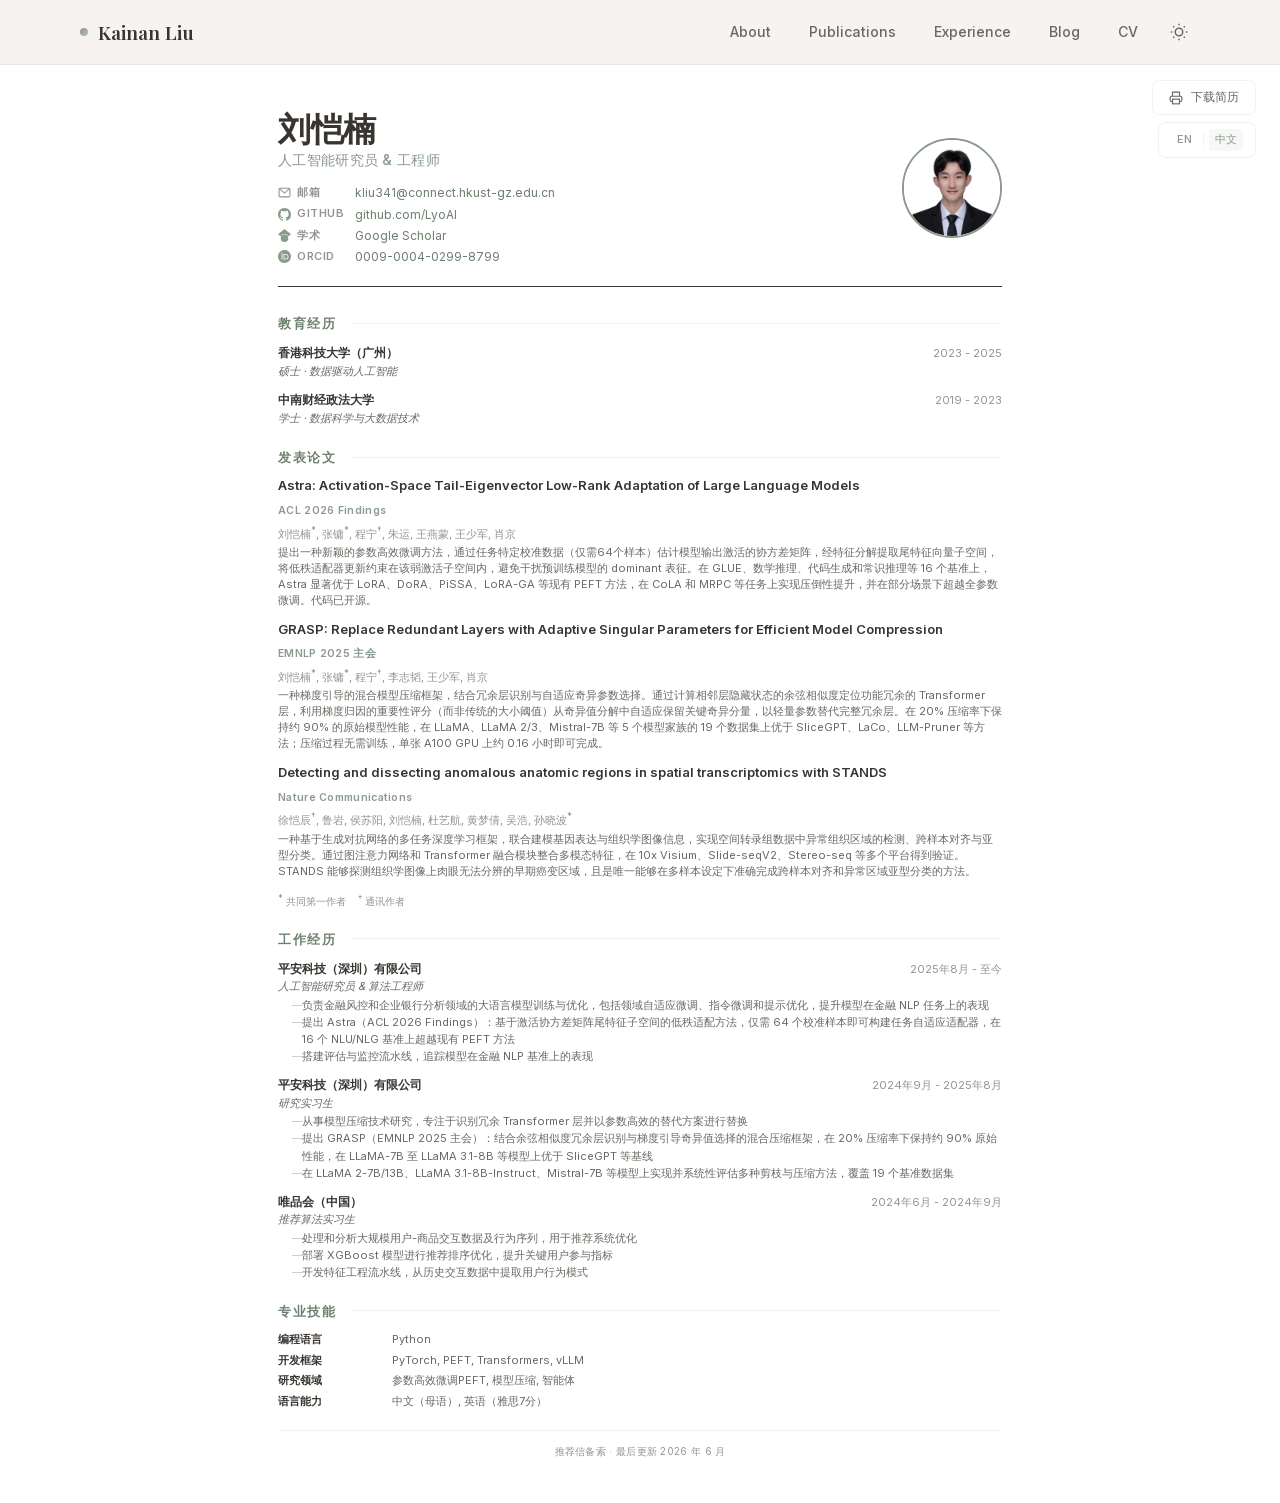
==== commit e4bc9890: "add blog (movie reviews & study notes) with shared site.js, self-hosted fonts - fix tab filter hidin" ====
--- a/cv-zh.html
+++ b/cv-zh.html
@@ -4,9 +4,6 @@
     <meta charset="UTF-8">
     <meta name="viewport" content="width=device-width, initial-scale=1.0">
     <title>简历 — 刘恺楠</title>
-    <link rel="preconnect" href="https://fonts.googleapis.com">
-    <link rel="preconnect" href="https://fonts.gstatic.com" crossorigin>
-    <link href="https://fonts.googleapis.com/css2?family=Inter:wght@300;400;500;600&family=Playfair+Display:ital,wght@0,400;0,600;0,700;1,400&display=swap" rel="stylesheet">
     <link rel="stylesheet" href="style.css">
     <link rel="icon" type="image/svg+xml" href="data:image/svg+xml,%3Csvg xmlns='http://www.w3.org/2000/svg' viewBox='0 0 32 32'%3E%3Ccircle cx='16' cy='16' r='14' fill='%238a9a8b'/%3E%3Crect x='8' y='7' width='16' height='18' rx='2' fill='%23f5f1ed'/%3E%3Crect x='11' y='11' width='10' height='1.5' rx='.75' fill='%238a9a8b'/%3E%3Crect x='11' y='14.5' width='8' height='1.5' rx='.75' fill='%238a9a8b'/%3E%3Crect x='11' y='18' width='10' height='1.5' rx='.75' fill='%238a9a8b'/%3E%3Crect x='11' y='21.5' width='6' height='1.5' rx='.75' fill='%238a9a8b'/%3E%3C/svg%3E">
     <style>
@@ -462,6 +459,7 @@
                     <li><a href="index.html">About</a></li>
                     <li><a href="publications.html">Publications</a></li>
                     <li><a href="experience.html">Experience</a></li>
+                    <li><a href="blog/index.html">Blog</a></li>
                     <li><a href="cv.html">CV</a></li>
                     <li>
                         <button class="theme-toggle" id="themeToggle" aria-label="Toggle theme">
@@ -650,49 +648,7 @@
         </footer>
     </div>
 
-    <script>
-        // ── Scroll Progress Bar ──
-        const progressBar = document.getElementById('scrollProgress');
-        window.addEventListener('scroll', () => {
-            const scrollTop = window.scrollY;
-            const docHeight = document.documentElement.scrollHeight - window.innerHeight;
-            const progress = docHeight > 0 ? (scrollTop / docHeight) * 100 : 0;
-            progressBar.style.width = progress + '%';
-        });
-
-        // ── Theme Toggle ──
-        const themeToggle = document.getElementById('themeToggle');
-        const iconSun = themeToggle.querySelector('.icon-sun');
-        const iconMoon = themeToggle.querySelector('.icon-moon');
-
-        const savedTheme = localStorage.getItem('theme');
-        const systemPrefersDark = window.matchMedia('(prefers-color-scheme: dark)').matches;
-        const initialTheme = savedTheme || (systemPrefersDark ? 'dark' : 'light');
-
-        document.documentElement.setAttribute('data-theme', initialTheme);
-        updateToggleIcon(initialTheme);
-
-        themeToggle.addEventListener('click', () => {
-            const currentTheme = document.documentElement.getAttribute('data-theme');
-            const newTheme = currentTheme === 'light' ? 'dark' : 'light';
-            document.documentElement.setAttribute('data-theme', newTheme);
-            localStorage.setItem('theme', newTheme);
-            updateToggleIcon(newTheme);
-        });
-
-        function updateToggleIcon(theme) {
-            iconSun.style.display = theme === 'dark' ? 'none' : 'block';
-            iconMoon.style.display = theme === 'dark' ? 'block' : 'none';
-        }
-
-        window.matchMedia('(prefers-color-scheme: dark)').addEventListener('change', (e) => {
-            if (!localStorage.getItem('theme')) {
-                const newTheme = e.matches ? 'dark' : 'light';
-                document.documentElement.setAttribute('data-theme', newTheme);
-                updateToggleIcon(newTheme);
-            }
-        });
-    </script>
+    <script src="site.js"></script>
 
 </body>
 </html>
--- a/style.css
+++ b/style.css
@@ -1,4 +1,70 @@
 /* ── Shared Styles for Kainan Liu Homepage ── */
+
+/* Self-hosted fonts (latin/latin-ext subsets of Inter & Playfair Display,
+   previously loaded from Google Fonts which is unreachable in mainland China.
+   CJK text falls back to system fonts via unicode-range.) */
+@font-face {
+  font-family: 'Inter';
+  font-style: normal;
+  font-weight: 300 700;
+  font-display: swap;
+  src: url(assets/fonts/inter-var-latin.woff2) format('woff2');
+  unicode-range: U+0000-00FF, U+0131, U+0152-0153, U+02BB-02BC, U+02C6, U+02DA, U+02DC, U+0304, U+0308, U+0329, U+2000-206F, U+20AC, U+2122, U+2191, U+2193, U+2212, U+2215, U+FEFF, U+FFFD;
+}
+
+@font-face {
+  font-family: 'Inter';
+  font-style: normal;
+  font-weight: 300 700;
+  font-display: swap;
+  src: url(assets/fonts/inter-var-latin-ext.woff2) format('woff2');
+  unicode-range: U+0100-02BA, U+02BD-02C5, U+02C7-02CC, U+02CE-02D7, U+02DD-02FF, U+0304, U+0308, U+0329, U+1D00-1DBF, U+1E00-1E9F, U+1EF2-1EFF, U+2020, U+20A0-20AB, U+20AD-20C4, U+2113, U+2C60-2C7F, U+A720-A7FF;
+}
+
+@font-face {
+  font-family: 'Playfair Display';
+  font-style: normal;
+  font-weight: 400;
+  font-display: swap;
+  src: url(assets/fonts/playfairdisplay-normal-400-latin.woff2) format('woff2');
+  unicode-range: U+0000-00FF, U+0131, U+0152-0153, U+02BB-02BC, U+02C6, U+02DA, U+02DC, U+0304, U+0308, U+0329, U+2000-206F, U+20AC, U+2122, U+2191, U+2193, U+2212, U+2215, U+FEFF, U+FFFD;
+}
+
+@font-face {
+  font-family: 'Playfair Display';
+  font-style: normal;
+  font-weight: 600;
+  font-display: swap;
+  src: url(assets/fonts/playfairdisplay-normal-600-latin.woff2) format('woff2');
+  unicode-range: U+0000-00FF, U+0131, U+0152-0153, U+02BB-02BC, U+02C6, U+02DA, U+02DC, U+0304, U+0308, U+0329, U+2000-206F, U+20AC, U+2122, U+2191, U+2193, U+2212, U+2215, U+FEFF, U+FFFD;
+}
+
+@font-face {
+  font-family: 'Playfair Display';
+  font-style: normal;
+  font-weight: 400 600;
+  font-display: swap;
+  src: url(assets/fonts/playfairdisplay-var-latin-ext.woff2) format('woff2');
+  unicode-range: U+0100-02BA, U+02BD-02C5, U+02C7-02CC, U+02CE-02D7, U+02DD-02FF, U+0304, U+0308, U+0329, U+1D00-1DBF, U+1E00-1E9F, U+1EF2-1EFF, U+2020, U+20A0-20AB, U+20AD-20C4, U+2113, U+2C60-2C7F, U+A720-A7FF;
+}
+
+@font-face {
+  font-family: 'Playfair Display';
+  font-style: italic;
+  font-weight: 400;
+  font-display: swap;
+  src: url(assets/fonts/playfairdisplay-italic-400-latin.woff2) format('woff2');
+  unicode-range: U+0000-00FF, U+0131, U+0152-0153, U+02BB-02BC, U+02C6, U+02DA, U+02DC, U+0304, U+0308, U+0329, U+2000-206F, U+20AC, U+2122, U+2191, U+2193, U+2212, U+2215, U+FEFF, U+FFFD;
+}
+
+@font-face {
+  font-family: 'Playfair Display';
+  font-style: italic;
+  font-weight: 400;
+  font-display: swap;
+  src: url(assets/fonts/playfairdisplay-italic-400-latin-ext.woff2) format('woff2');
+  unicode-range: U+0100-02BA, U+02BD-02C5, U+02C7-02CC, U+02CE-02D7, U+02DD-02FF, U+0304, U+0308, U+0329, U+1D00-1DBF, U+1E00-1E9F, U+1EF2-1EFF, U+2020, U+20A0-20AB, U+20AD-20C4, U+2113, U+2C60-2C7F, U+A720-A7FF;
+}
 
 :root {
     /* Morandi Neutrals - Light Mode */
@@ -306,6 +372,17 @@
 }
 .news-text { font-size: 14px; color: var(--text-secondary); line-height: 1.6; }
 .news-text strong { color: var(--text-primary); }
+.news-text a { color: var(--accent); text-decoration: none; font-weight: 500; }
+.news-text a:hover { text-decoration: underline; }
+.news-text code {
+    font-size: 12px;
+    font-family: 'SF Mono', 'Fira Code', Consolas, monospace;
+    background: var(--accent-glow);
+    border: 1px solid var(--border);
+    border-radius: 4px;
+    padding: 1px 5px;
+    color: var(--text-primary);
+}
 .news-toggle-btn {
     margin-top: 12px; padding: 6px 14px;
     background: var(--accent-glow); border: 1px solid var(--border);
@@ -645,6 +722,643 @@
 .cv-button:hover {
     transform: translateY(-3px);
     box-shadow: 0 8px 35px rgba(108, 92, 231, 0.45);
+}
+
+/* ── Blog Listing ── */
+.blog-grid {
+    display: grid;
+    grid-template-columns: repeat(auto-fill, minmax(340px, 1fr));
+    gap: 20px;
+}
+
+.blog-card {
+    background: var(--bg-secondary);
+    border-radius: var(--radius);
+    border: 1px solid var(--border);
+    overflow: hidden;
+    transition: all 0.3s ease;
+    text-decoration: none;
+    color: inherit;
+    display: flex;
+    flex-direction: column;
+}
+.blog-card:hover {
+    box-shadow: var(--shadow-lg);
+    transform: translateY(-2px);
+    border-color: var(--accent);
+}
+
+.blog-card-cover {
+    width: 100%;
+    aspect-ratio: 16 / 9;
+    background: linear-gradient(135deg, #e8ebe4, #d5dcd0);
+    overflow: hidden;
+    position: relative;
+}
+.blog-card-cover img {
+    width: 100%;
+    height: 100%;
+    object-fit: cover;
+    display: block;
+}
+.blog-card-cover-placeholder {
+    display: flex;
+    align-items: center;
+    justify-content: center;
+    font-size: 48px;
+    color: var(--accent);
+    opacity: 0.25;
+}
+
+.blog-card-body {
+    padding: 20px;
+    flex: 1;
+    display: flex;
+    flex-direction: column;
+}
+
+.blog-card-meta {
+    display: flex;
+    align-items: center;
+    gap: 10px;
+    margin-bottom: 10px;
+}
+
+.blog-category-tag {
+    font-size: 10px;
+    font-weight: 700;
+    color: var(--accent);
+    background: var(--accent-glow);
+    padding: 3px 8px;
+    border-radius: 4px;
+    letter-spacing: 0.3px;
+    text-transform: uppercase;
+    white-space: nowrap;
+}
+
+.blog-card-date {
+    font-size: 12px;
+    color: var(--text-muted);
+}
+
+.blog-card-title {
+    font-family: var(--font-serif);
+    font-size: 17px;
+    font-weight: 600;
+    line-height: 1.35;
+    margin-bottom: 6px;
+    color: var(--text-primary);
+}
+
+.blog-card-title-zh {
+    font-size: 13px;
+    color: var(--text-muted);
+    margin-bottom: 10px;
+}
+
+.blog-card-excerpt {
+    font-size: 13px;
+    color: var(--text-secondary);
+    line-height: 1.6;
+    flex: 1;
+}
+
+.blog-card-readmore {
+    display: inline-flex;
+    align-items: center;
+    gap: 4px;
+    font-size: 12px;
+    font-weight: 500;
+    color: var(--accent);
+    margin-top: 14px;
+    transition: gap 0.2s ease;
+}
+.blog-card:hover .blog-card-readmore {
+    gap: 8px;
+}
+
+/* ── Blog Empty State ── */
+.blog-empty {
+    text-align: center;
+    padding: 48px 24px;
+    color: var(--text-muted);
+}
+.blog-empty-icon {
+    font-size: 48px;
+    margin-bottom: 16px;
+    opacity: 0.5;
+}
+.blog-empty-text {
+    font-size: 14px;
+    line-height: 1.6;
+}
+
+/* ── Sub-Category Gateway Cards ── */
+.subcat-grid {
+    display: grid;
+    grid-template-columns: repeat(auto-fill, minmax(200px, 1fr));
+    gap: 16px;
+}
+
+.subcat-card {
+    background: var(--bg-secondary);
+    border-radius: var(--radius);
+    padding: 24px 20px;
+    border: 1px solid var(--border);
+    text-decoration: none;
+    color: inherit;
+    transition: all 0.3s ease;
+    display: flex;
+    flex-direction: column;
+    align-items: flex-start;
+    gap: 8px;
+}
+.subcat-card:hover {
+    box-shadow: var(--shadow-lg);
+    transform: translateY(-2px);
+    border-color: var(--accent);
+}
+
+.subcat-card-emoji {
+    font-size: 28px;
+    line-height: 1;
+}
+
+.subcat-card-name {
+    font-family: var(--font-serif);
+    font-size: 16px;
+    font-weight: 600;
+    color: var(--text-primary);
+}
+
+.subcat-card-name-zh {
+    font-size: 12px;
+    color: var(--text-muted);
+}
+
+.subcat-card-desc {
+    font-size: 12.5px;
+    color: var(--text-secondary);
+    line-height: 1.5;
+    flex: 1;
+}
+
+.subcat-card-count {
+    font-size: 11px;
+    font-weight: 500;
+    color: var(--accent);
+    background: var(--accent-glow);
+    padding: 3px 10px;
+    border-radius: 12px;
+}
+
+/* ── Tab Navigation (Hub Page) ── */
+.tab-nav {
+    display: flex;
+    gap: 4px;
+    flex-wrap: wrap;
+    margin-bottom: 28px;
+    padding: 4px;
+    background: var(--bg-secondary);
+    border-radius: var(--radius-sm);
+    border: 1px solid var(--border);
+}
+
+.tab-btn {
+    padding: 8px 18px;
+    font-size: 13px;
+    font-weight: 500;
+    color: var(--text-secondary);
+    background: transparent;
+    border: none;
+    border-radius: var(--radius-xs);
+    cursor: pointer;
+    transition: all 0.2s ease;
+    white-space: nowrap;
+}
+.tab-btn:hover {
+    background: var(--accent-glow);
+    color: var(--accent);
+}
+.tab-btn.active {
+    background: linear-gradient(135deg, var(--accent), var(--accent-light));
+    color: white;
+    box-shadow: 0 2px 12px rgba(138, 154, 139, 0.25);
+}
+.tab-btn .count {
+    font-size: 10px;
+    opacity: 0.7;
+    margin-left: 4px;
+}
+
+/* ── Study Note Article ── */
+.study-note-header {
+    background: var(--bg-secondary);
+    border-radius: var(--radius);
+    padding: 28px;
+    border: 1px solid var(--border);
+    box-shadow: var(--shadow);
+    margin-bottom: 24px;
+}
+
+.study-note-header .blog-category-tag {
+    margin-bottom: 10px;
+}
+
+.study-note-title-en {
+    font-family: var(--font-serif);
+    font-size: 26px;
+    font-weight: 600;
+    line-height: 1.3;
+    margin-bottom: 4px;
+    color: var(--text-primary);
+}
+
+.study-note-title-zh {
+    font-size: 16px;
+    color: var(--text-muted);
+    margin-bottom: 14px;
+}
+
+.study-note-meta {
+    display: flex;
+    flex-wrap: wrap;
+    gap: 16px;
+    font-size: 12.5px;
+    color: var(--text-muted);
+}
+
+.study-note-meta span {
+    display: inline-flex;
+    align-items: center;
+    gap: 4px;
+}
+
+/* Study Note Content Sections */
+.study-section {
+    background: var(--bg-secondary);
+    border-radius: var(--radius);
+    padding: 28px;
+    border: 1px solid var(--border);
+    box-shadow: var(--shadow-sm);
+    margin-bottom: 20px;
+}
+
+.study-section h2 {
+    font-family: var(--font-serif);
+    font-size: 18px;
+    font-weight: 600;
+    color: var(--text-primary);
+    margin-bottom: 16px;
+    padding-bottom: 12px;
+    border-bottom: 1px solid var(--border);
+    display: flex;
+    align-items: baseline;
+    gap: 10px;
+}
+
+.study-section h2 .zh {
+    font-size: 14px;
+    color: var(--text-muted);
+    font-weight: 400;
+}
+
+.study-section h3 {
+    font-size: 15px;
+    font-weight: 600;
+    color: var(--text-primary);
+    margin: 20px 0 10px;
+}
+
+.study-section p {
+    font-size: 14.5px;
+    line-height: 1.85;
+    color: var(--text-secondary);
+    margin-bottom: 14px;
+}
+.study-section p:last-child { margin-bottom: 0; }
+
+.study-section ul,
+.study-section ol {
+    margin: 8px 0 16px 20px;
+    font-size: 14px;
+    color: var(--text-secondary);
+    line-height: 1.8;
+}
+.study-section li { margin-bottom: 6px; }
+.study-section li::marker { color: var(--accent); }
+
+.study-section strong {
+    color: var(--text-primary);
+}
+
+/* Code Block */
+.code-block {
+    background: var(--bg-primary);
+    border: 1px solid var(--border);
+    border-radius: var(--radius-sm);
+    padding: 16px 20px;
+    margin: 16px 0;
+    overflow-x: auto;
+    font-family: 'SF Mono', 'Fira Code', 'Cascadia Code', monospace;
+    font-size: 13px;
+    line-height: 1.7;
+    color: var(--text-primary);
+}
+
+.code-block .comment { color: var(--text-muted); font-style: italic; }
+.code-block .keyword { color: var(--accent); font-weight: 600; }
+.code-block .string { color: var(--accent-warm); }
+
+/* Inline Code */
+code {
+    background: var(--accent-glow);
+    padding: 2px 6px;
+    border-radius: 4px;
+    font-family: 'SF Mono', 'Fira Code', 'Cascadia Code', monospace;
+    font-size: 0.9em;
+    color: var(--accent);
+}
+
+/* Reference List */
+.ref-list {
+    list-style: none;
+    margin: 0;
+    padding: 0;
+}
+
+.ref-list li {
+    padding: 10px 14px;
+    margin-bottom: 6px;
+    background: var(--bg-primary);
+    border-radius: var(--radius-xs);
+    border: 1px solid var(--border);
+    font-size: 13px;
+    line-height: 1.6;
+    color: var(--text-secondary);
+}
+
+.ref-list li a {
+    color: var(--accent);
+    text-decoration: none;
+    font-weight: 500;
+}
+.ref-list li a:hover { text-decoration: underline; }
+
+.ref-list li .ref-tag {
+    display: inline-block;
+    font-size: 10px;
+    font-weight: 600;
+    padding: 1px 6px;
+    border-radius: 4px;
+    margin-right: 6px;
+    background: var(--accent-glow);
+    color: var(--accent);
+    text-transform: uppercase;
+}
+
+/* ── Movie Review Page ── */
+.movie-header {
+    display: flex;
+    gap: 28px;
+    background: var(--bg-secondary);
+    border-radius: var(--radius);
+    padding: 28px;
+    border: 1px solid var(--border);
+    box-shadow: var(--shadow);
+    margin-bottom: 32px;
+}
+
+.movie-poster {
+    width: 160px;
+    flex-shrink: 0;
+    border-radius: var(--radius-sm);
+    overflow: hidden;
+    box-shadow: var(--shadow);
+    border: 1px solid var(--border);
+}
+.movie-poster img {
+    width: 100%;
+    display: block;
+    object-fit: cover;
+    aspect-ratio: 2/3;
+}
+
+.movie-poster-placeholder {
+    width: 100%;
+    aspect-ratio: 2/3;
+    background: linear-gradient(135deg, #e8ebe4, #d5dcd0);
+    display: flex;
+    align-items: center;
+    justify-content: center;
+    font-size: 40px;
+    color: var(--accent);
+    opacity: 0.3;
+}
+
+/* Dark-mode variants for the hardcoded cover gradients */
+[data-theme="dark"] .blog-card-cover,
+[data-theme="dark"] .movie-poster-placeholder {
+    background: linear-gradient(135deg, #2b2f2b, #22261f);
+}
+
+.movie-meta {
+    flex: 1;
+    min-width: 0;
+}
+
+.movie-title-en {
+    font-family: var(--font-serif);
+    font-size: 24px;
+    font-weight: 600;
+    line-height: 1.25;
+    margin-bottom: 4px;
+    color: var(--text-primary);
+}
+
+.movie-title-zh {
+    font-size: 16px;
+    color: var(--text-muted);
+    margin-bottom: 16px;
+}
+
+.movie-info-row {
+    display: flex;
+    flex-wrap: wrap;
+    gap: 16px;
+    margin-bottom: 6px;
+}
+
+.movie-info-item {
+    font-size: 13px;
+    color: var(--text-secondary);
+}
+.movie-info-item strong {
+    color: var(--text-primary);
+    font-weight: 500;
+    margin-right: 4px;
+}
+
+/* ── Movie Review Sections ── */
+.movie-section {
+    background: var(--bg-secondary);
+    border-radius: var(--radius);
+    padding: 28px;
+    border: 1px solid var(--border);
+    box-shadow: var(--shadow-sm);
+    margin-bottom: 20px;
+}
+
+.movie-section-title {
+    font-family: var(--font-serif);
+    font-size: 18px;
+    font-weight: 600;
+    color: var(--text-primary);
+    margin-bottom: 16px;
+    padding-bottom: 12px;
+    border-bottom: 1px solid var(--border);
+    display: flex;
+    align-items: baseline;
+    gap: 10px;
+}
+
+.movie-section-title-zh {
+    font-size: 14px;
+    color: var(--text-muted);
+    font-weight: 400;
+}
+
+.movie-section p {
+    font-size: 14.5px;
+    line-height: 1.85;
+    color: var(--text-secondary);
+    margin-bottom: 14px;
+}
+.movie-section p:last-child {
+    margin-bottom: 0;
+}
+
+/* Pro/Con Lists */
+.movie-procon {
+    display: grid;
+    grid-template-columns: 1fr 1fr;
+    gap: 16px;
+    margin-top: 8px;
+}
+
+.movie-pro,
+.movie-con {
+    padding: 16px;
+    border-radius: var(--radius-sm);
+    border: 1px solid var(--border);
+}
+
+.movie-pro {
+    background: rgba(138, 154, 139, 0.04);
+}
+.movie-con {
+    background: rgba(212, 184, 153, 0.04);
+}
+
+.movie-pro h5,
+.movie-con h5 {
+    font-size: 13px;
+    font-weight: 600;
+    margin-bottom: 8px;
+}
+.movie-pro h5 { color: var(--accent); }
+.movie-con h5 { color: var(--accent-warm); }
+
+.movie-pro ul,
+.movie-con ul {
+    list-style: none;
+    font-size: 13px;
+    color: var(--text-secondary);
+    line-height: 1.7;
+}
+.movie-pro li::before { content: '+ '; color: var(--accent); font-weight: 700; }
+.movie-con li::before { content: '– '; color: var(--accent-warm); font-weight: 700; }
+
+/* ── Rating ── */
+.rating-overall {
+    display: flex;
+    align-items: center;
+    gap: 16px;
+    margin-bottom: 20px;
+}
+
+.rating-score-big {
+    font-family: var(--font-serif);
+    font-size: 48px;
+    font-weight: 700;
+    color: var(--accent);
+    line-height: 1;
+}
+
+.rating-stars-big {
+    font-size: 28px;
+    letter-spacing: 2px;
+    color: var(--accent);
+}
+.rating-stars-big .empty {
+    opacity: 0.2;
+}
+
+.rating-label {
+    font-size: 12px;
+    color: var(--text-muted);
+}
+
+.rating-table {
+    width: 100%;
+    border-collapse: collapse;
+}
+
+.rating-table th,
+.rating-table td {
+    padding: 10px 12px;
+    font-size: 13px;
+    border-bottom: 1px solid var(--border);
+}
+
+.rating-table th {
+    text-align: left;
+    font-weight: 500;
+    color: var(--text-primary);
+    width: 120px;
+}
+
+.rating-table td {
+    color: var(--text-secondary);
+}
+
+.rating-bar-wrap {
+    display: flex;
+    align-items: center;
+    gap: 10px;
+}
+
+.rating-bar {
+    flex: 1;
+    height: 6px;
+    background: var(--border);
+    border-radius: 3px;
+    overflow: hidden;
+}
+
+.rating-bar-fill {
+    height: 100%;
+    border-radius: 3px;
+    background: linear-gradient(90deg, var(--accent), var(--accent-light));
+    transition: width 0.8s ease;
+}
+
+.rating-bar-num {
+    font-size: 12px;
+    font-weight: 600;
+    color: var(--text-primary);
+    width: 28px;
+    text-align: right;
 }
 
 /* ── Responsive ── */
@@ -660,6 +1374,13 @@
     .content-card { padding: 24px; }
     .profile-card { padding: 24px 20px; }
     .section-header h2 { font-size: 22px; }
+    .blog-grid { grid-template-columns: 1fr; }
+    .movie-header { flex-direction: column; align-items: center; text-align: center; }
+    .movie-poster { width: 140px; }
+    .movie-procon { grid-template-columns: 1fr; }
+    .movie-info-row { justify-content: center; }
+    .subcat-grid { grid-template-columns: repeat(2, 1fr); }
+    .study-note-title-en { font-size: 22px; }
 }
 
 @media (max-width: 640px) {
@@ -671,4 +1392,15 @@
     .pub-preview { gap: 12px; padding: 12px 14px; }
     .pub-preview-cover { width: 48px; height: 64px; }
     .pub-preview-arrow { display: none; }
-}
+    .movie-header { padding: 20px; gap: 16px; }
+    .movie-title-en { font-size: 20px; }
+    .movie-section { padding: 20px; }
+    .rating-overall { flex-wrap: wrap; }
+    .rating-score-big { font-size: 36px; }
+    .rating-table th { width: 80px; }
+    .subcat-grid { grid-template-columns: 1fr; }
+    .study-section { padding: 20px; }
+    .study-note-header { padding: 20px; }
+    .study-note-title-en { font-size: 20px; }
+    .tab-btn { padding: 6px 12px; font-size: 12px; }
+}
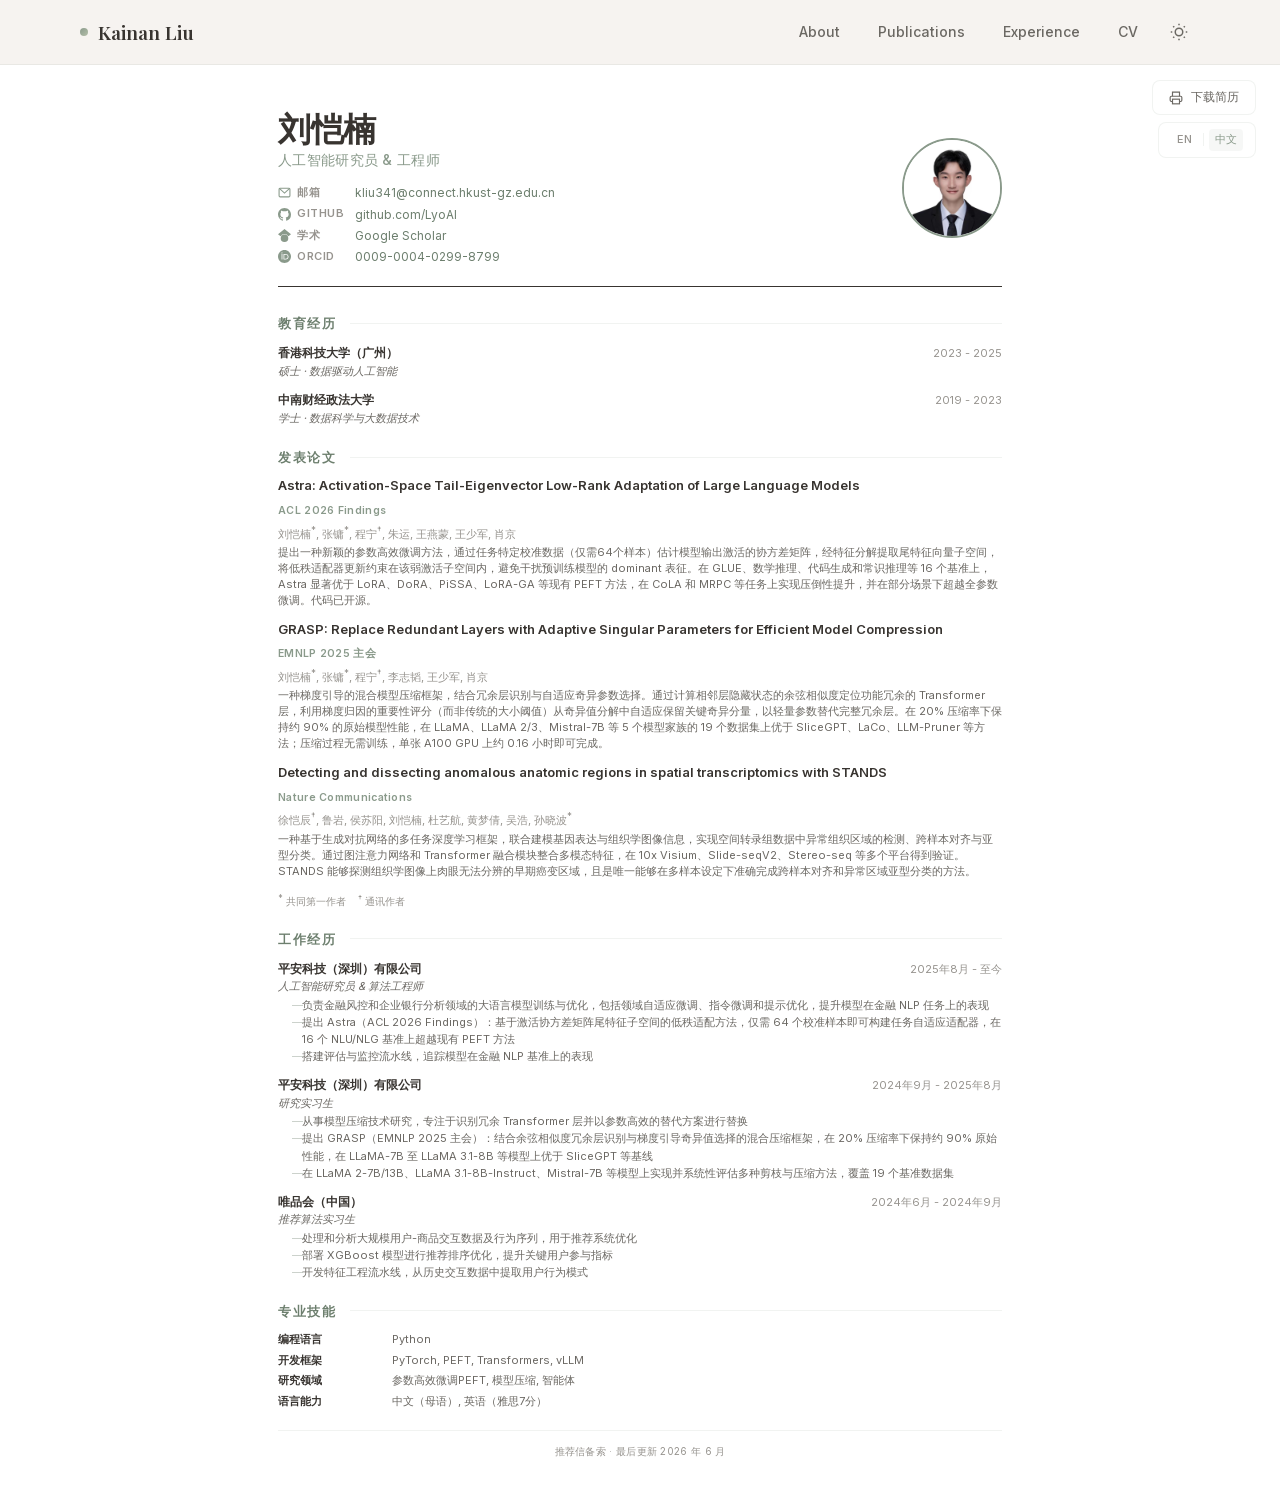
==== commit 202af0bc: "fix blog covers/layout; unpublish blog for now (local-only) - center cover placeholders (had no heig" ====
--- a/cv-zh.html
+++ b/cv-zh.html
@@ -459,7 +459,6 @@
                     <li><a href="index.html">About</a></li>
                     <li><a href="publications.html">Publications</a></li>
                     <li><a href="experience.html">Experience</a></li>
-                    <li><a href="blog/index.html">Blog</a></li>
                     <li><a href="cv.html">CV</a></li>
                     <li>
                         <button class="theme-toggle" id="themeToggle" aria-label="Toggle theme">
--- a/style.css
+++ b/style.css
@@ -762,13 +762,16 @@
     display: block;
 }
 .blog-card-cover-placeholder {
+    width: 100%;
+    height: 100%;
     display: flex;
     align-items: center;
     justify-content: center;
-    font-size: 48px;
-    color: var(--accent);
-    opacity: 0.25;
-}
+    font-size: 56px;
+    color: var(--accent);
+    opacity: 0.3;
+}
+.blog-card-cover img.cover-poster { object-position: 50% 18%; }
 
 .blog-card-body {
     padding: 20px;
@@ -785,6 +788,7 @@
 }
 
 .blog-category-tag {
+    display: inline-block; /* avoid block <div> tags stretching a tinted bar across the header */
     font-size: 10px;
     font-weight: 700;
     color: var(--accent);
@@ -1245,6 +1249,8 @@
     gap: 16px;
     margin-top: 8px;
 }
+/* A lone pros- or cons-only block gets the full row */
+.movie-procon:has(> :only-child) { grid-template-columns: 1fr; }
 
 .movie-pro,
 .movie-con {
@@ -1385,6 +1391,16 @@
 
 @media (max-width: 640px) {
     .nav-logo-text { display: none; }
+    /* Let the nav wrap to a second row instead of overflowing the viewport */
+    .nav-inner {
+        flex-wrap: wrap;
+        height: auto;
+        min-height: var(--nav-height);
+        justify-content: center;
+        padding: 6px 12px 8px;
+        row-gap: 2px;
+    }
+    .nav-links { flex-wrap: wrap; justify-content: center; }
     .nav-links a { padding: 8px 12px; font-size: 13px; }
     .page { padding: 16px; }
     .page-home { gap: 24px; }
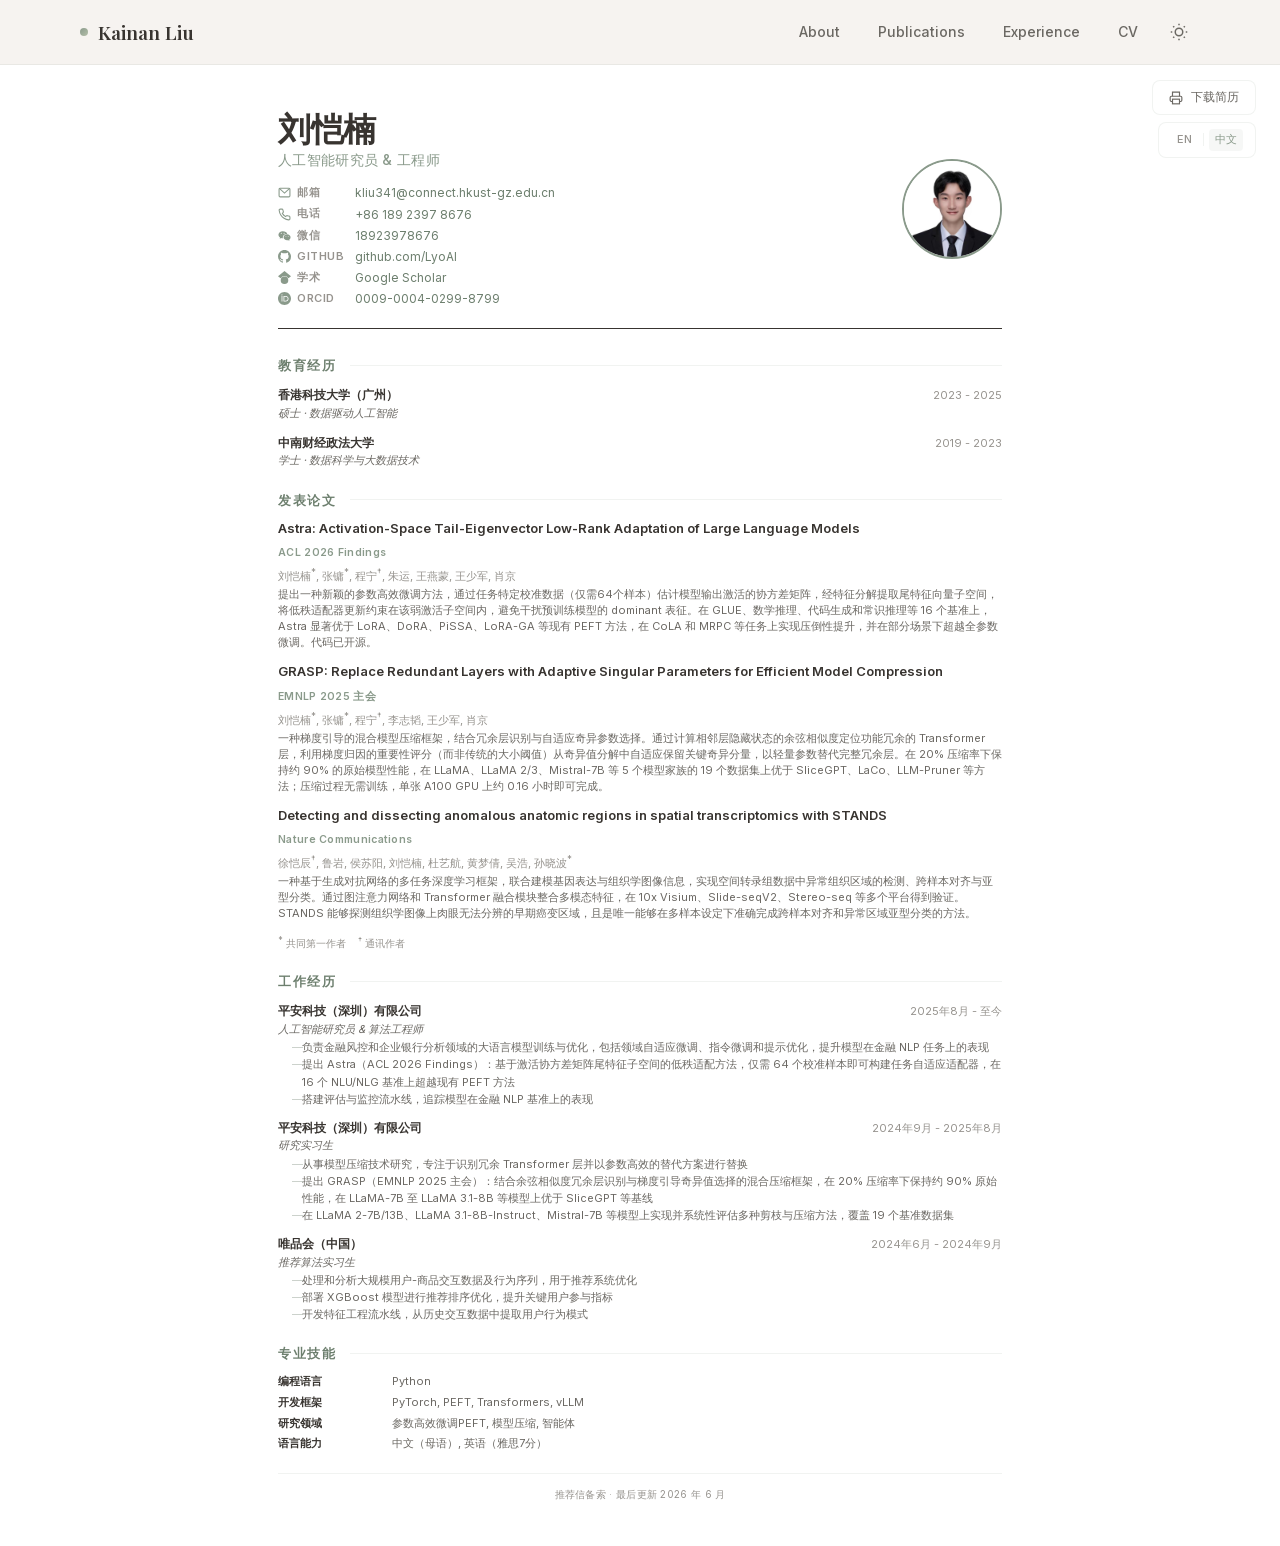
==== commit 1d9f4694: "add phone & WeChat contact info; drop LinkedIn placeholder - homepage sidebar: phone (tel: link) and" ====
--- a/cv-zh.html
+++ b/cv-zh.html
@@ -399,10 +399,13 @@
                 border-color: #555;
             }
 
-            .cv-contact { gap: 2px 8px; }
+            .cv-contact {
+                grid-template-columns: auto 1fr auto 1fr;
+                gap: 1px 16px;
+            }
             .cv-contact-label { font-size: 8.5px; color: #444; }
             .cv-contact-label svg { width: 10px; height: 10px; }
-            .cv-contact-value { font-size: 9.5px; color: #333; }
+            .cv-contact-value { font-size: 9.5px; color: #333; line-height: 1.15; }
 
             .cv-section { margin-bottom: 10px; }
             .cv-section-header { margin-bottom: 6px; }
@@ -510,6 +513,10 @@
                 <div class="cv-contact">
                     <span class="cv-contact-label"><svg viewBox="0 0 24 24" fill="none" stroke="currentColor" stroke-width="2"><rect x="2" y="4" width="20" height="16" rx="2"/><path d="M22 4L12 13 2 4"/></svg>邮箱</span>
                     <a href="mailto:kliu341@connect.hkust-gz.edu.cn" class="cv-contact-value">kliu341@connect.hkust-gz.edu.cn</a>
+                    <span class="cv-contact-label"><svg viewBox="0 0 24 24" fill="none" stroke="currentColor" stroke-width="2"><path d="M22 16.92v3a2 2 0 0 1-2.18 2 19.79 19.79 0 0 1-8.63-3.07 19.5 19.5 0 0 1-6-6 19.79 19.79 0 0 1-3.07-8.67A2 2 0 0 1 4.11 2h3a2 2 0 0 1 2 1.72c.13.96.36 1.9.7 2.81a2 2 0 0 1-.45 2.11L8.09 9.91a16 16 0 0 0 6 6l1.27-1.27a2 2 0 0 1 2.11-.45c.91.34 1.85.57 2.81.7A2 2 0 0 1 22 16.92z"/></svg>电话</span>
+                    <a href="tel:+8618923978676" class="cv-contact-value">+86 189 2397 8676</a>
+                    <span class="cv-contact-label"><svg viewBox="0 0 24 24" fill="currentColor"><path d="M8.69 4C4.34 4 .82 6.96.82 10.62c0 2.1 1.16 3.96 2.96 5.18l-.64 2.32 2.68-1.35c.83.24 1.7.37 2.6.37.24 0 .48-.01.71-.03a5.9 5.9 0 0 1-.26-1.71c0-3.5 3.3-6.34 7.37-6.34.28 0 .55.02.82.05C16.49 5.86 13 4 8.69 4Zm-2.6 4.75a.97.97 0 1 1 0-1.94.97.97 0 0 1 0 1.94Zm5.2 0a.97.97 0 1 1 0-1.94.97.97 0 0 1 0 1.94Z"/><path d="M23.18 15.4c0-3.05-2.88-5.53-6.43-5.53s-6.43 2.48-6.43 5.53 2.88 5.53 6.43 5.53c.77 0 1.51-.11 2.2-.31l2.24 1.13-.53-1.94a5.3 5.3 0 0 0 2.52-4.41Zm-8.5-.9a.81.81 0 1 1 0-1.62.79.79 0 0 1 0 1.62Zm4.18 0a.81.81 0 1 1 0-1.62.79.79 0 0 1 0 1.62Z"/></svg>微信</span>
+                    <span class="cv-contact-value">18923978676</span>
                     <span class="cv-contact-label"><svg viewBox="0 0 24 24" fill="currentColor"><path d="M12 0C5.37 0 0 5.37 0 12c0 5.31 3.435 9.795 8.205 11.385.6.105.825-.255.825-.57 0-.285-.015-1.23-.015-2.235-3.015.555-3.795-.735-4.035-1.41-.135-.345-.72-1.41-1.23-1.695-.42-.225-1.02-.78-.015-.795.945-.015 1.62.87 1.845 1.23 1.08 1.815 2.805 1.305 3.495.99.105-.78.42-1.305.765-1.605-2.67-.3-5.46-1.335-5.46-5.925 0-1.305.465-2.385 1.23-3.225-.12-.3-.54-1.53.12-3.18 0 0 1.005-.315 3.3 1.23.96-.27 1.98-.405 3-.405s2.04.135 3 .405c2.295-1.56 3.3-1.23 3.3-1.23.66 1.65.24 2.88.12 3.18.765.84 1.23 1.905 1.23 3.225 0 4.605-2.805 5.625-5.475 5.925.435.375.81 1.095.81 2.22 0 1.605-.015 2.895-.015 3.3 0 .315.225.69.825.57A12.02 12.02 0 0024 12c0-6.63-5.37-12-12-12z"/></svg>GitHub</span>
                     <a href="https://github.com/LyoAI" class="cv-contact-value">github.com/LyoAI</a>
                     <span class="cv-contact-label"><svg viewBox="0 0 24 24" fill="currentColor"><path d="M12 24a7 7 0 1 1 0-14 7 7 0 0 1 0 14Zm0-24L0 9.5l4.838 3.94A8 8 0 0 1 12 9a8 8 0 0 1 7.162 4.44L24 9.5 12 0Z"/></svg>学术</span>
--- a/style.css
+++ b/style.css
@@ -315,6 +315,10 @@
     transition: all 0.2s ease;
 }
 .profile-link:hover { background: var(--accent-glow); color: var(--accent); }
+button.profile-link {
+    width: 100%; background: none; border: none;
+    font-family: inherit; text-align: left; cursor: pointer;
+}
 .profile-link span.text-muted { color: var(--text-muted); }
 .profile-link svg {
     flex-shrink: 0; width: 18px; height: 18px;
